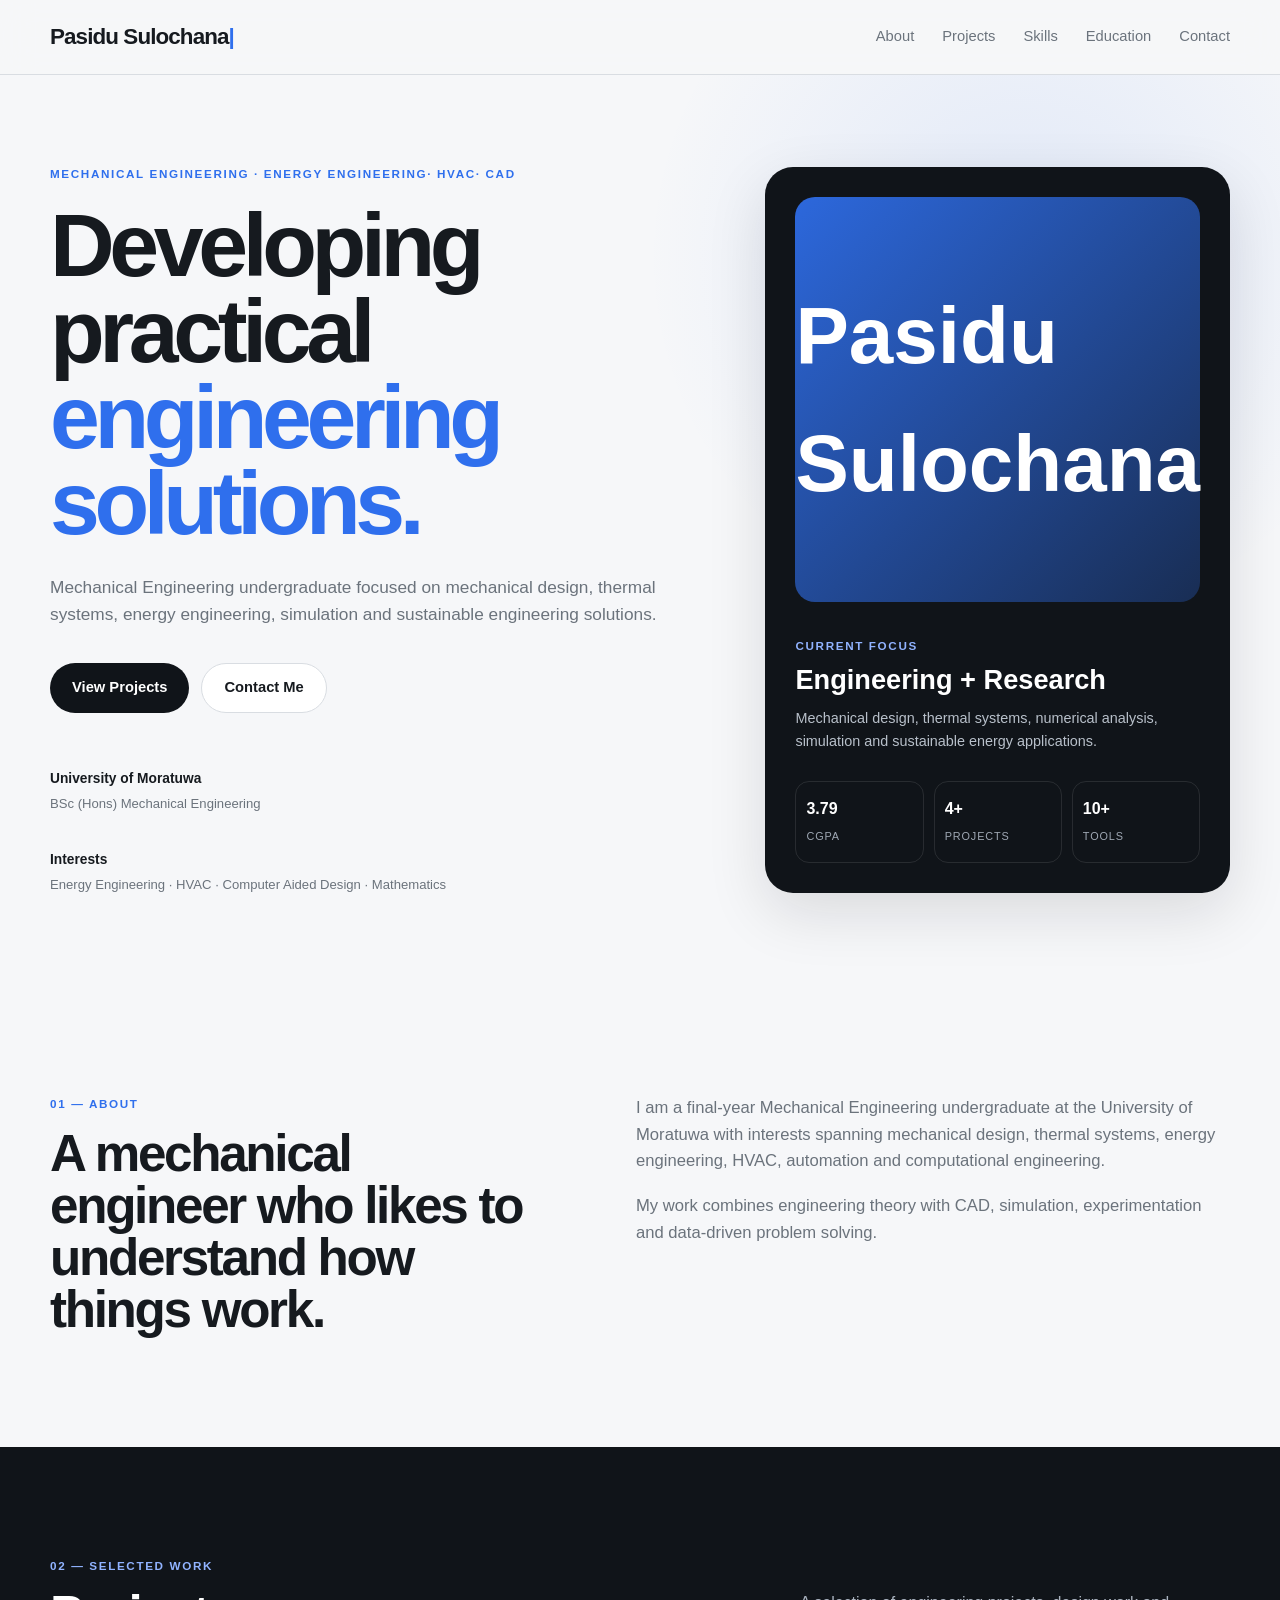
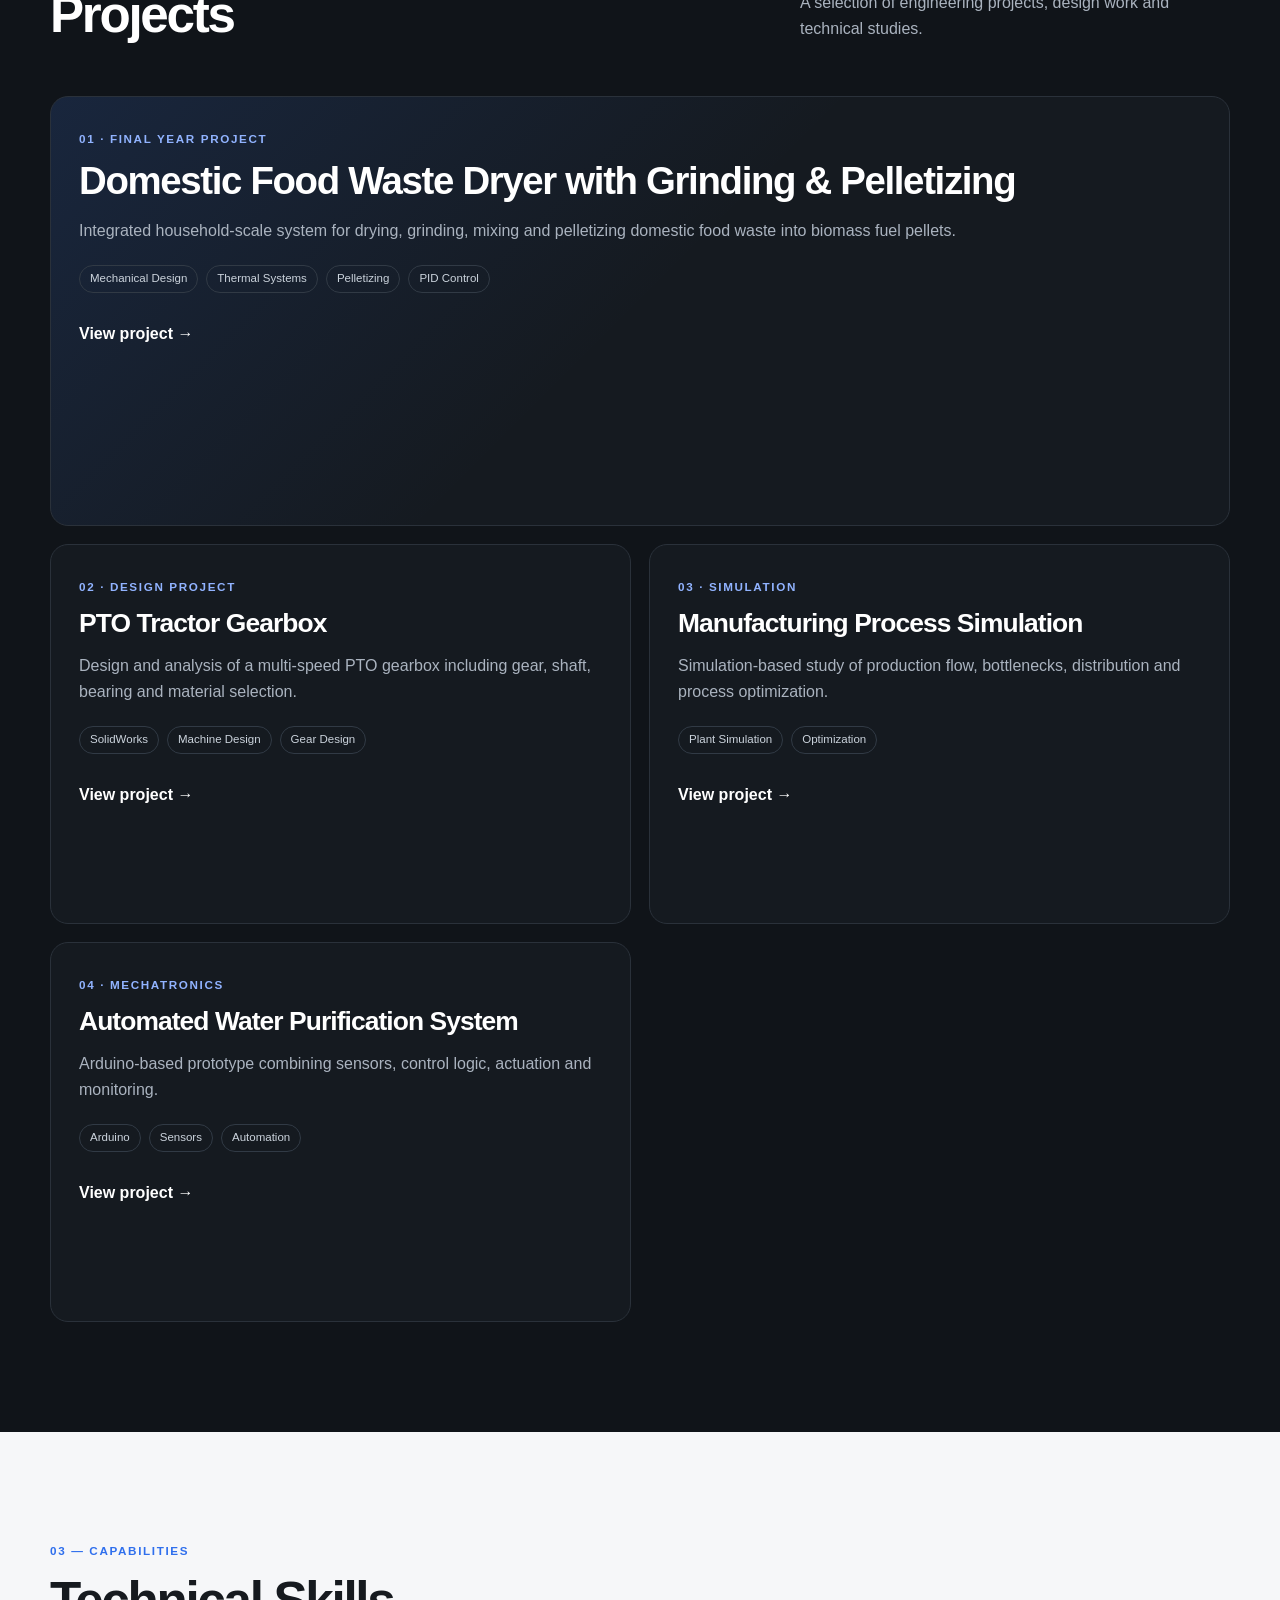
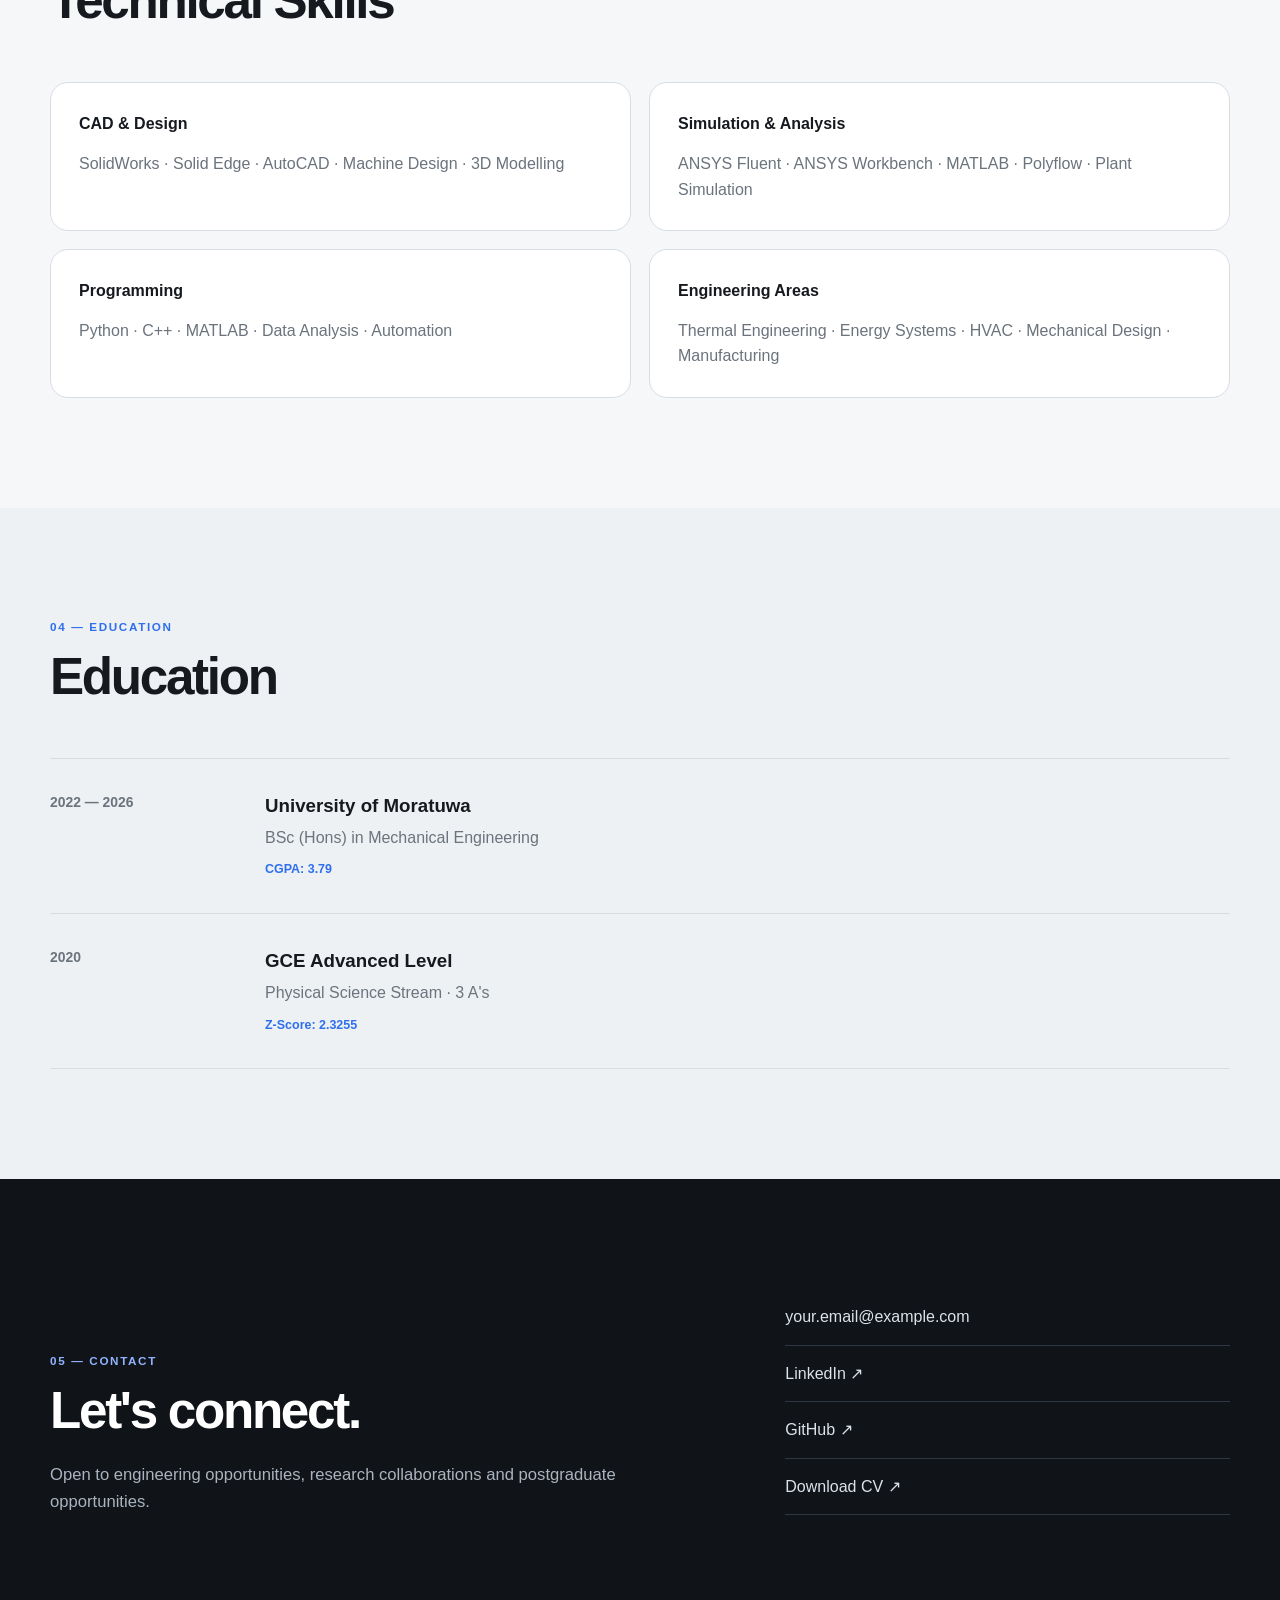
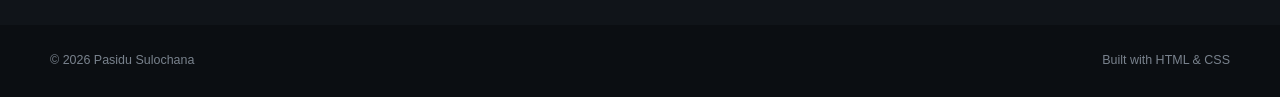
==== index.html @ a3f517b2 "Update index.html" ====
<!doctype html>
<html lang="en">
<head>
<meta charset="utf-8"><meta name="viewport" content="width=device-width,initial-scale=1">
<meta name="description" content="Mechanical Engineering portfolio">
<title>Pasidu Sulochana | Mechanical Engineer</title>
<link rel="stylesheet" href="style.css">
</head>
<body>
<header class="site-header"><nav class="nav container"><a class="logo" href="#home">Pasidu Sulochana<span>|</span></a><div class="nav-links"><a href="#about">About</a><a href="#projects">Projects</a><a href="#skills">Skills</a><a href="#education">Education</a><a href="#contact">Contact</a></div></nav></header>
<main>
<section id="home" class="hero"><div class="container hero-grid"><div><p class="eyebrow">MECHANICAL ENGINEERING · ENERGY ENGINEERING· HVAC· CAD</p><h1>Developing practical <span>engineering solutions.</span></h1><p class="hero-text">Mechanical Engineering undergraduate focused on mechanical design, thermal systems, energy engineering, simulation and sustainable engineering solutions.</p><div class="actions"><a class="btn primary" href="#projects">View Projects</a><a class="btn secondary" href="#contact">Contact Me</a></div><div class="hero-meta"><div><b>University of Moratuwa</b><span>BSc (Hons) Mechanical Engineering</span></div><div><b>Interests</b><span>Energy Engineering · HVAC · Computer Aided Design · Mathematics</span></div></div></div><aside class="hero-card"><div class="profile">Pasidu Sulochana</div><small>CURRENT FOCUS</small><h2>Engineering + Research</h2><p>Mechanical design, thermal systems, numerical analysis, simulation and sustainable energy applications.</p><div class="stats"><div><b>3.79</b><span>CGPA</span></div><div><b>4+</b><span>Projects</span></div><div><b>10+</b><span>Tools</span></div></div></aside></div></section>
<section id="about" class="section"><div class="container two-col"><div><p class="kicker">01 — ABOUT</p><h2>A mechanical engineer who likes to understand how things work.</h2></div><div class="body"><p>I am a final-year Mechanical Engineering undergraduate at the University of Moratuwa with interests spanning mechanical design, thermal systems, energy engineering, HVAC, automation and computational engineering.</p><p>My work combines engineering theory with CAD, simulation, experimentation and data-driven problem solving.</p></div></div></section>
<section id="projects" class="section dark"><div class="container"><div class="heading-row"><div><p class="kicker">02 — SELECTED WORK</p><h2>Projects</h2></div><p class="intro">A selection of engineering projects, design work and technical studies.</p></div><div class="project-grid">
<article class="project featured"><small>01 · FINAL YEAR PROJECT</small><h3>Domestic Food Waste Dryer with Grinding &amp; Pelletizing</h3><p>Integrated household-scale system for drying, grinding, mixing and pelletizing domestic food waste into biomass fuel pellets.</p><div class="tags"><span>Mechanical Design</span><span>Thermal Systems</span><span>Pelletizing</span><span>PID Control</span></div><a href="#">View project →</a></article>
<article class="project"><small>02 · DESIGN PROJECT</small><h3>PTO Tractor Gearbox</h3><p>Design and analysis of a multi-speed PTO gearbox including gear, shaft, bearing and material selection.</p><div class="tags"><span>SolidWorks</span><span>Machine Design</span><span>Gear Design</span></div><a href="#">View project →</a></article>
<article class="project"><small>03 · SIMULATION</small><h3>Manufacturing Process Simulation</h3><p>Simulation-based study of production flow, bottlenecks, distribution and process optimization.</p><div class="tags"><span>Plant Simulation</span><span>Optimization</span></div><a href="#">View project →</a></article>
<article class="project"><small>04 · MECHATRONICS</small><h3>Automated Water Purification System</h3><p>Arduino-based prototype combining sensors, control logic, actuation and monitoring.</p><div class="tags"><span>Arduino</span><span>Sensors</span><span>Automation</span></div><a href="#">View project →</a></article>
</div></div></section>
<section id="skills" class="section"><div class="container"><p class="kicker">03 — CAPABILITIES</p><h2>Technical Skills</h2><div class="skills"><div><h3>CAD &amp; Design</h3><p>SolidWorks · Solid Edge · AutoCAD · Machine Design · 3D Modelling</p></div><div><h3>Simulation &amp; Analysis</h3><p>ANSYS Fluent · ANSYS Workbench · MATLAB · Polyflow · Plant Simulation</p></div><div><h3>Programming</h3><p>Python · C++ · MATLAB · Data Analysis · Automation</p></div><div><h3>Engineering Areas</h3><p>Thermal Engineering · Energy Systems · HVAC · Mechanical Design · Manufacturing</p></div></div></div></section>
<section id="education" class="section light"><div class="container"><p class="kicker">04 — EDUCATION</p><h2>Education</h2><div class="timeline"><div><b>2022 — 2026</b><div><h3>University of Moratuwa</h3><p>BSc (Hons) in Mechanical Engineering</p><span>CGPA: 3.79</span></div></div><div><b>2020</b><div><h3>GCE Advanced Level</h3><p>Physical Science Stream · 3 A's</p><span>Z-Score: 2.3255</span></div></div></div></div></section>
<section id="contact" class="section contact"><div class="container contact-grid"><div><p class="kicker">05 — CONTACT</p><h2>Let's connect.</h2><p class="body">Open to engineering opportunities, research collaborations and postgraduate opportunities.</p></div><div class="contact-links"><a href="mailto:your.email@example.com">your.email@example.com</a><a href="https://www.linkedin.com/" target="_blank" rel="noopener">LinkedIn ↗</a><a href="https://github.com/" target="_blank" rel="noopener">GitHub ↗</a><a href="#">Download CV ↗</a></div></div></section>
</main><footer><div class="container footer"><span>© 2026 Pasidu Sulochana</span><span>Built with HTML &amp; CSS</span></div></footer>
</body></html>
---- style.css ----
:root{--bg:#f6f7f9;--surface:#fff;--soft:#eef1f4;--dark:#101419;--dark2:#171c22;--text:#161a1f;--muted:#6b737c;--line:#d9dde2;--accent:#2f6fed;--max:1180px}*{box-sizing:border-box;margin:0;padding:0}html{scroll-behavior:smooth}body{font-family:Inter,ui-sans-serif,-apple-system,BlinkMacSystemFont,"Segoe UI",Roboto,Arial,sans-serif;color:var(--text);background:var(--bg);line-height:1.6;-webkit-font-smoothing:antialiased}a{color:inherit;text-decoration:none}.container{width:min(calc(100% - 40px),var(--max));margin:auto}.site-header{position:sticky;top:0;z-index:10;background:rgba(246,247,249,.86);backdrop-filter:blur(16px);border-bottom:1px solid var(--line)}.nav{min-height:74px;display:flex;justify-content:space-between;align-items:center}.logo{font-size:1.4rem;font-weight:800;letter-spacing:-.04em}.logo span,.kicker,.eyebrow{color:var(--accent)}.nav-links{display:flex;gap:28px;color:var(--muted);font-size:.92rem}.nav-links a:hover{color:var(--text)}.hero{min-height:calc(100vh - 74px);display:flex;align-items:center;padding:90px 0;background:radial-gradient(circle at 80% 20%,rgba(47,111,237,.11),transparent 30%)}.hero-grid{display:grid;grid-template-columns:1.35fr .65fr;gap:80px;align-items:center}.eyebrow,.kicker,.hero-card small,.project small{font-size:.73rem;font-weight:800;letter-spacing:.14em;text-transform:uppercase}.hero h1{margin-top:18px;max-width:780px;font-size:clamp(3.1rem,7vw,6.3rem);line-height:.96;letter-spacing:-.06em}.hero h1 span{display:block;color:var(--accent)}.hero-text{max-width:700px;margin-top:28px;color:var(--muted);font-size:1.08rem}.actions{display:flex;gap:12px;flex-wrap:wrap;margin-top:34px}.btn{min-height:50px;padding:0 22px;border-radius:999px;display:inline-flex;align-items:center;font-weight:700;font-size:.92rem}.primary{background:var(--dark);color:#fff}.primary:hover{background:var(--accent)}.secondary{border:1px solid var(--line);background:#fff}.hero-meta{display:flex;gap:35px;flex-wrap:wrap;margin-top:55px}.hero-meta div{display:grid;gap:3px}.hero-meta b{font-size:.86rem}.hero-meta span{font-size:.82rem;color:var(--muted)}.hero-card{background:var(--dark);color:#fff;padding:30px;border-radius:28px;box-shadow:0 20px 60px rgba(16,20,25,.12)}.profile{aspect-ratio:1;border-radius:20px;display:grid;place-items:center;margin-bottom:30px;background:linear-gradient(135deg,rgba(47,111,237,.92),rgba(47,111,237,.28));font-size:5rem;font-weight:800}.hero-card small{color:#91b3ff}.hero-card h2{font-size:1.7rem;line-height:1.1;margin-top:8px}.hero-card>p{color:#b8c0ca;margin-top:12px;font-size:.9rem}.stats{display:grid;grid-template-columns:repeat(3,1fr);gap:10px;margin-top:28px}.stats div{padding:14px 10px;border:1px solid rgba(255,255,255,.1);border-radius:14px}.stats b{display:block}.stats span{font-size:.68rem;text-transform:uppercase;color:#9fa8b4;letter-spacing:.08em}.section{padding:110px 0}.dark{background:var(--dark);color:#fff}.light{background:var(--soft)}.two-col,.contact-grid{display:grid;grid-template-columns:.9fr 1.1fr;gap:100px}.section h2,.contact h2{margin-top:14px;max-width:750px;font-size:clamp(2.2rem,4vw,4rem);line-height:1.02;letter-spacing:-.045em}.body{color:var(--muted);font-size:1.04rem}.body p+p{margin-top:18px}.heading-row{display:flex;justify-content:space-between;align-items:end;gap:40px;margin-bottom:55px}.intro{max-width:430px;color:#aab3bf}.dark .kicker,.contact .kicker{color:#91b3ff}.project-grid{display:grid;grid-template-columns:repeat(2,1fr);gap:18px}.project{min-height:380px;padding:28px;border:1px solid #2a313a;background:#151a20;border-radius:18px;transition:.25s}.project:hover{transform:translateY(-5px);border-color:#4a5664}.project.featured{grid-column:span 2;min-height:430px;background:linear-gradient(135deg,rgba(47,111,237,.14),transparent 50%),#151a20}.project small{color:#91b3ff}.project h3{margin-top:10px;font-size:clamp(1.65rem,3vw,2.6rem);line-height:1.06;letter-spacing:-.035em}.project:not(.featured) h3{font-size:1.65rem}.project>p{margin-top:16px;color:#aab3bf}.tags{display:flex;flex-wrap:wrap;gap:8px;margin-top:22px}.tags span{padding:7px 10px;border:1px solid #313a45;border-radius:999px;color:#cbd3dc;font-size:.72rem;line-height:1}.project a{display:inline-flex;margin-top:28px;font-weight:700}.skills{display:grid;grid-template-columns:repeat(2,1fr);gap:18px;margin-top:55px}.skills>div{padding:28px;border:1px solid var(--line);border-radius:18px;background:#fff}.skills h3{font-size:1rem}.skills p{margin-top:14px;color:var(--muted)}.timeline{margin-top:55px;border-top:1px solid var(--line)}.timeline>div{display:grid;grid-template-columns:180px 1fr;gap:35px;padding:32px 0;border-bottom:1px solid var(--line)}.timeline b{font-size:.87rem;color:var(--muted)}.timeline p{color:var(--muted);margin-top:4px}.timeline span{display:inline-block;margin-top:10px;font-size:.78rem;font-weight:700;color:var(--accent)}.contact{background:var(--dark);color:#fff}.contact-grid{grid-template-columns:1fr .7fr;align-items:end}.contact .body{margin-top:25px;max-width:620px;color:#aab3bf}.contact-links{display:grid}.contact-links a{padding:15px 0;border-bottom:1px solid #2e3741;color:#dbe2ea}.contact-links a:hover{color:#91b3ff}footer{background:#0b0e12;color:#79828d}.footer{min-height:72px;display:flex;justify-content:space-between;align-items:center;font-size:.78rem}@media(max-width:900px){.nav-links{display:none}.hero-grid,.two-col,.contact-grid{grid-template-columns:1fr}.hero-grid{gap:50px}.project-grid,.skills{grid-template-columns:1fr}.project.featured{grid-column:span 1}.heading-row{align-items:start;flex-direction:column}}@media(max-width:640px){.container{width:min(calc(100% - 28px),var(--max))}.section{padding:80px 0}.hero h1{font-size:clamp(2.8rem,15vw,4.4rem)}.hero-meta{flex-direction:column;gap:18px;margin-top:40px}.hero-card,.project,.skills>div{padding:22px}.timeline>div{grid-template-columns:1fr;gap:10px}.footer{flex-direction:column;justify-content:center;padding:18px 0;gap:5px}}
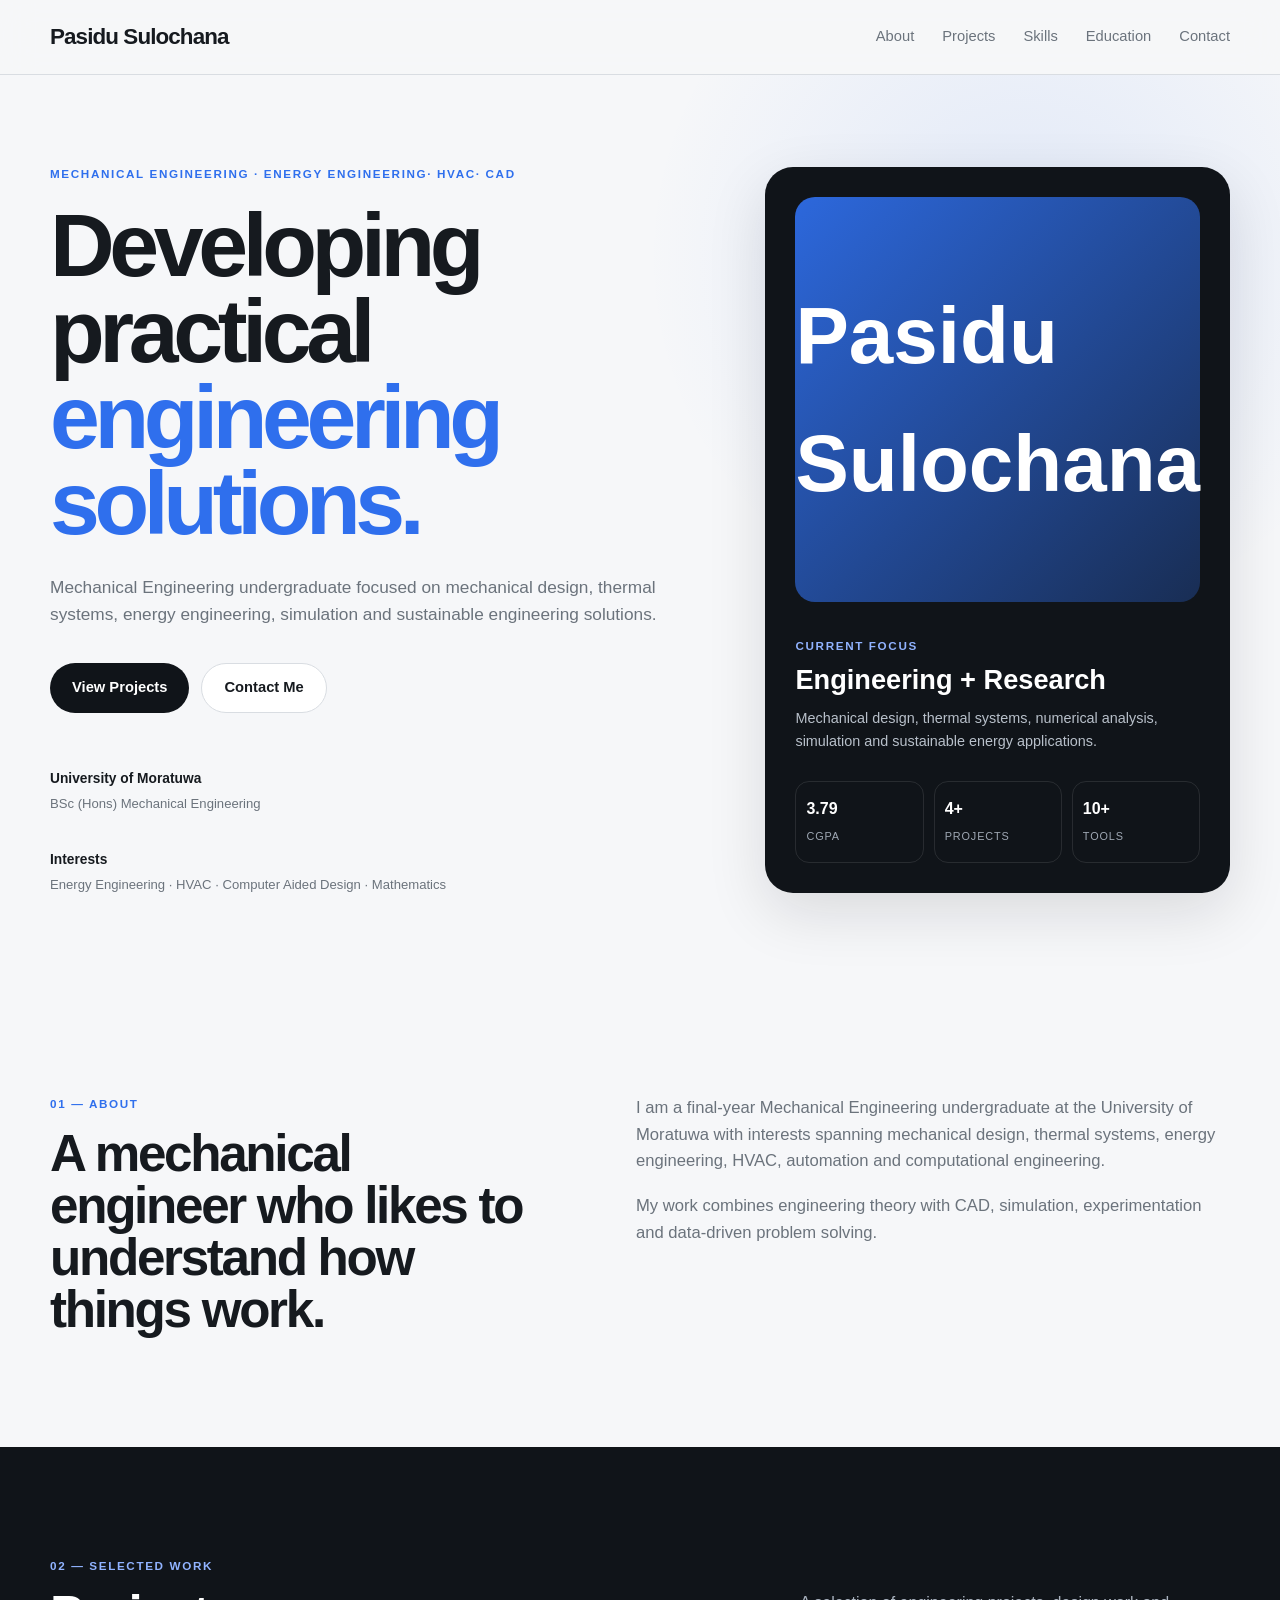
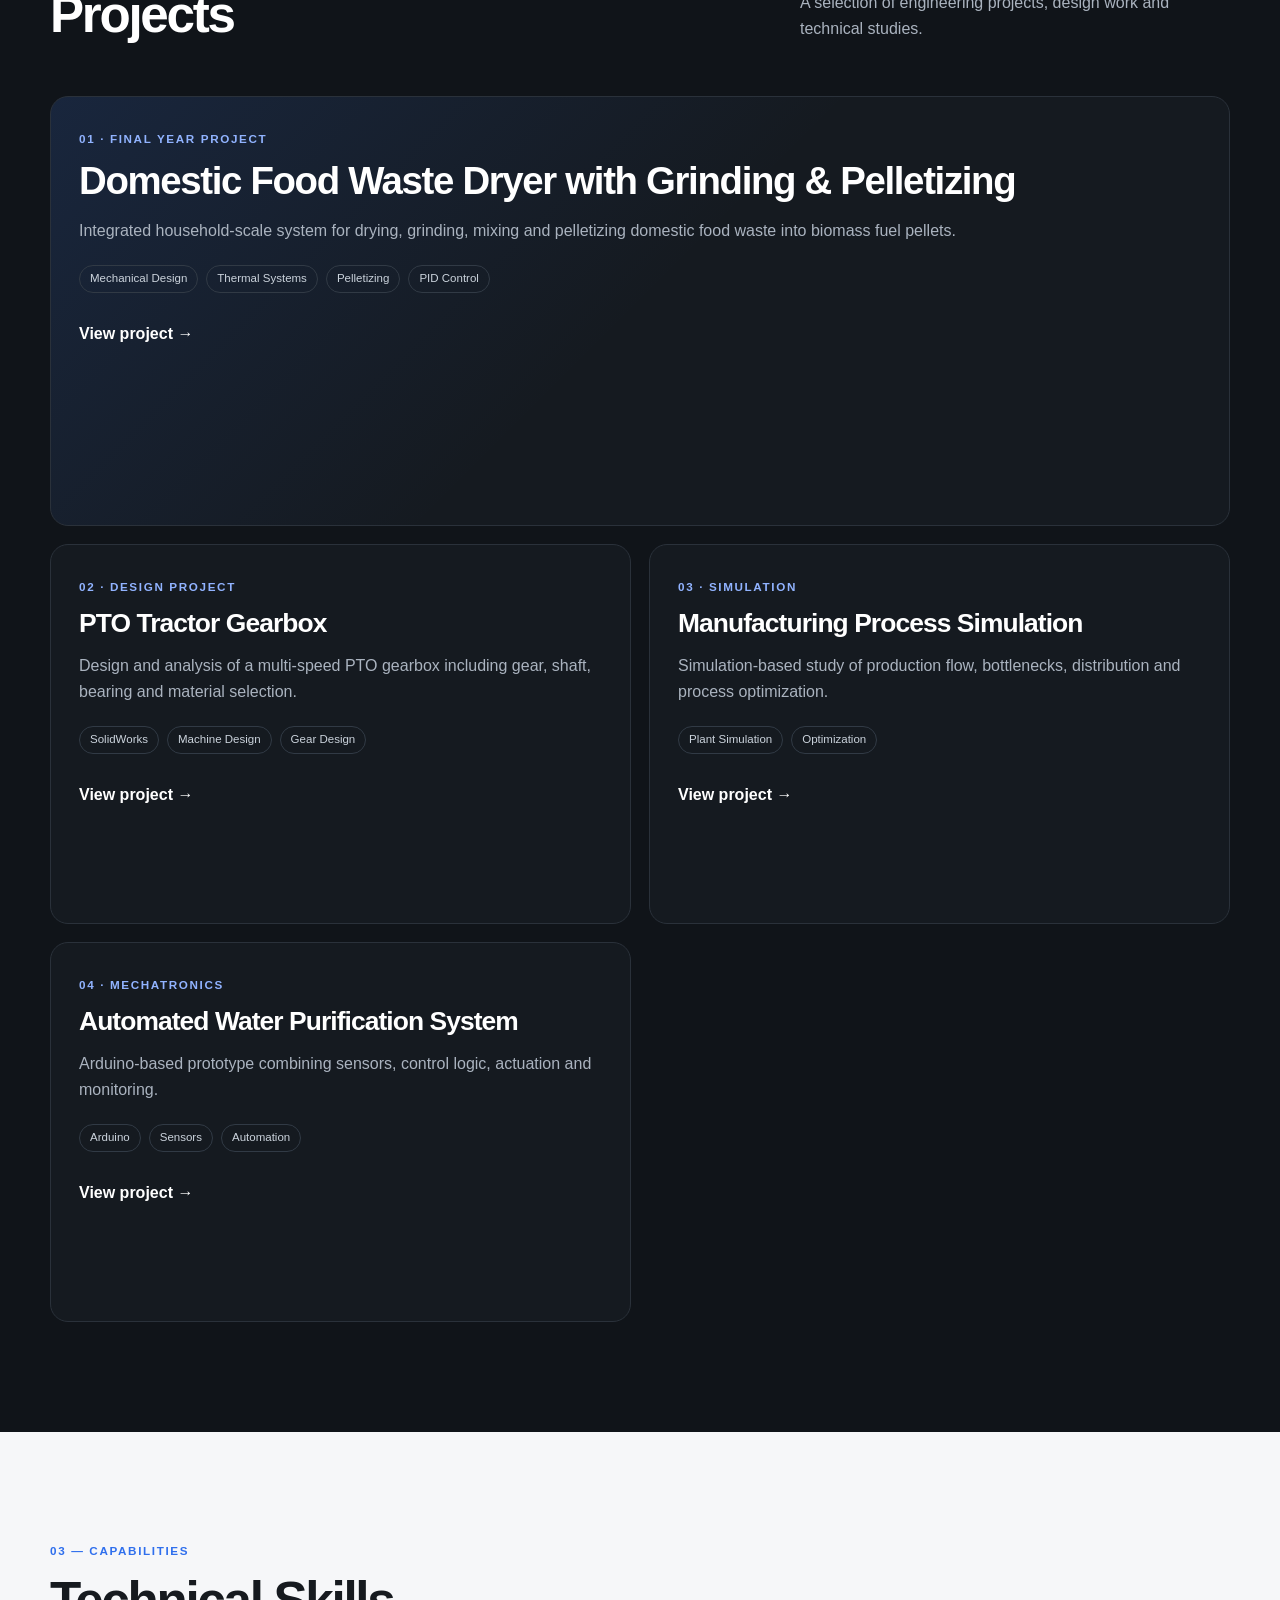
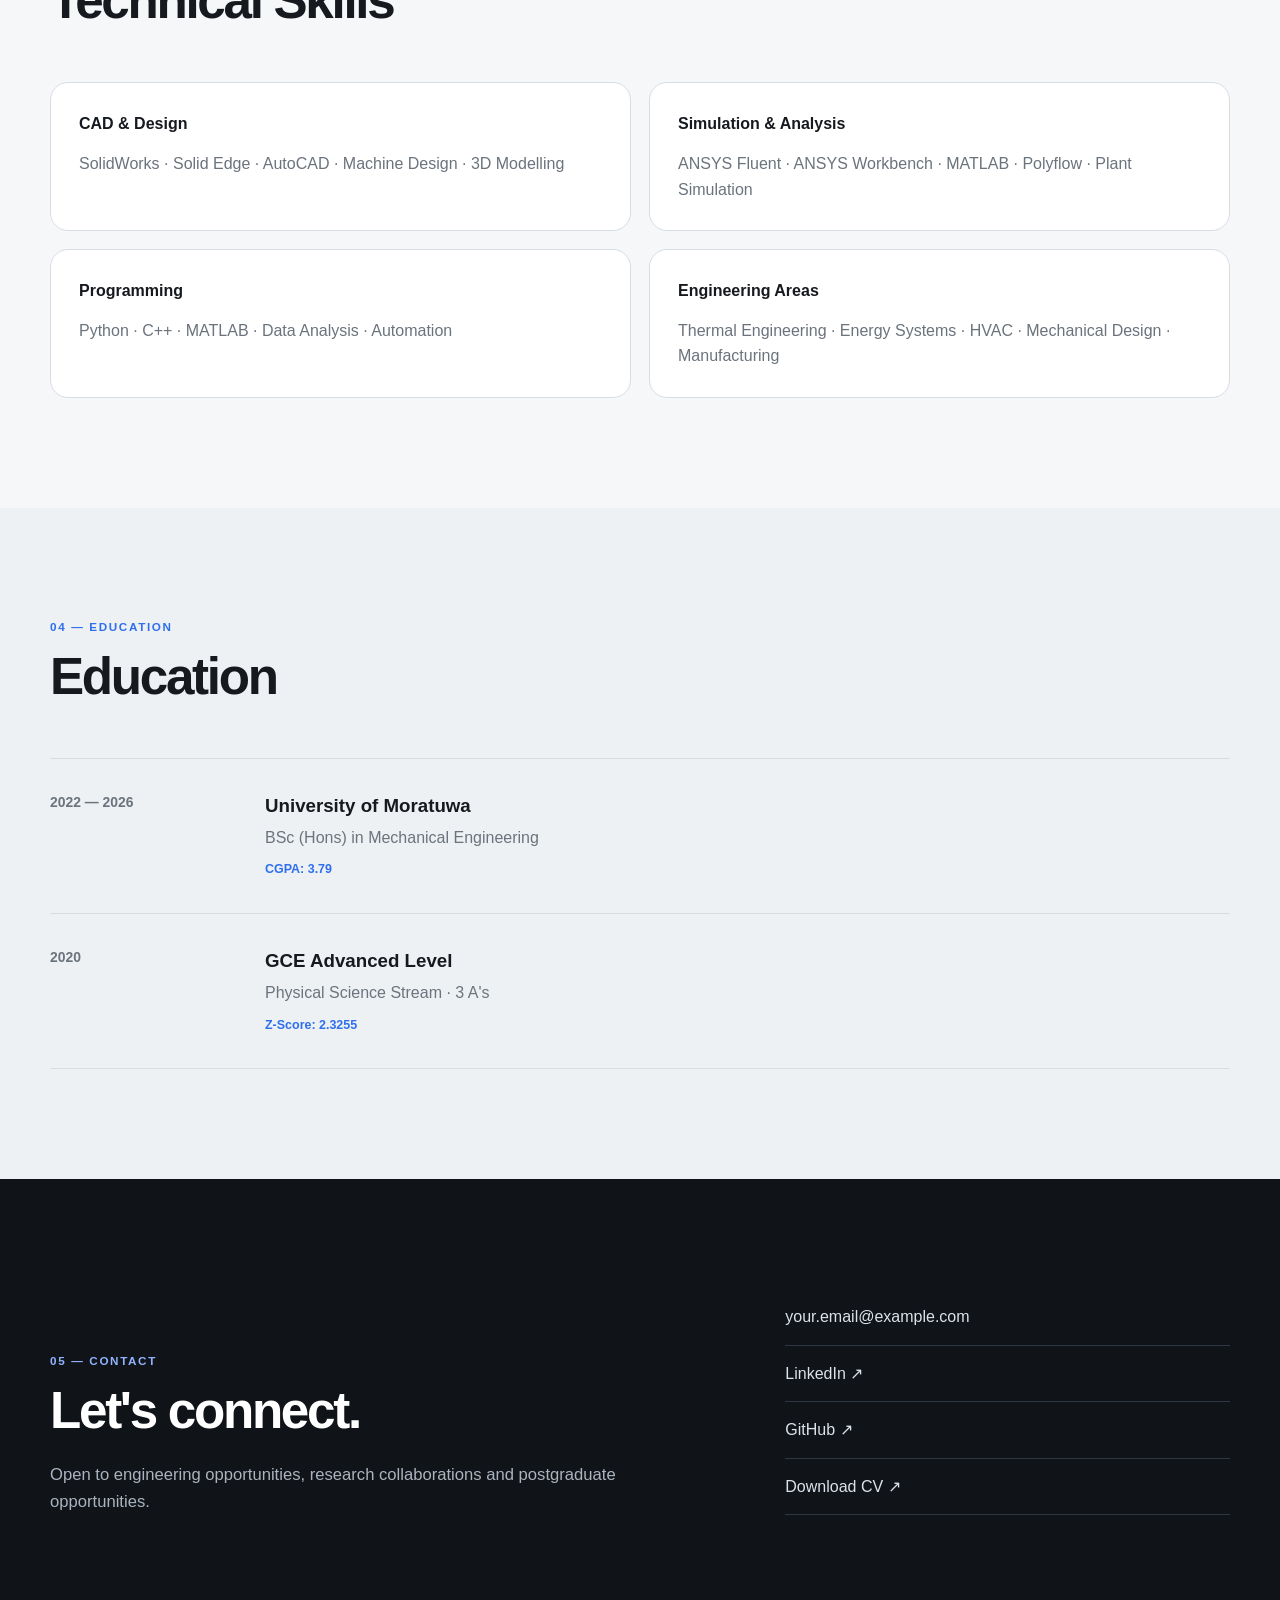
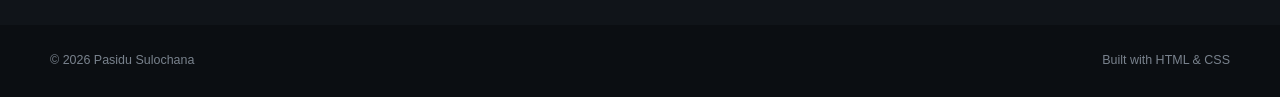
==== commit 63c519de: "Update index.html" ====
--- a/index.html
+++ b/index.html
@@ -7,7 +7,7 @@
 <link rel="stylesheet" href="style.css">
 </head>
 <body>
-<header class="site-header"><nav class="nav container"><a class="logo" href="#home">Pasidu Sulochana<span>|</span></a><div class="nav-links"><a href="#about">About</a><a href="#projects">Projects</a><a href="#skills">Skills</a><a href="#education">Education</a><a href="#contact">Contact</a></div></nav></header>
+<header class="site-header"><nav class="nav container"><a class="logo" href="#home">Pasidu Sulochana<span></span></a><div class="nav-links"><a href="#about">About</a><a href="#projects">Projects</a><a href="#skills">Skills</a><a href="#education">Education</a><a href="#contact">Contact</a></div></nav></header>
 <main>
 <section id="home" class="hero"><div class="container hero-grid"><div><p class="eyebrow">MECHANICAL ENGINEERING · ENERGY ENGINEERING· HVAC· CAD</p><h1>Developing practical <span>engineering solutions.</span></h1><p class="hero-text">Mechanical Engineering undergraduate focused on mechanical design, thermal systems, energy engineering, simulation and sustainable engineering solutions.</p><div class="actions"><a class="btn primary" href="#projects">View Projects</a><a class="btn secondary" href="#contact">Contact Me</a></div><div class="hero-meta"><div><b>University of Moratuwa</b><span>BSc (Hons) Mechanical Engineering</span></div><div><b>Interests</b><span>Energy Engineering · HVAC · Computer Aided Design · Mathematics</span></div></div></div><aside class="hero-card"><div class="profile">Pasidu Sulochana</div><small>CURRENT FOCUS</small><h2>Engineering + Research</h2><p>Mechanical design, thermal systems, numerical analysis, simulation and sustainable energy applications.</p><div class="stats"><div><b>3.79</b><span>CGPA</span></div><div><b>4+</b><span>Projects</span></div><div><b>10+</b><span>Tools</span></div></div></aside></div></section>
 <section id="about" class="section"><div class="container two-col"><div><p class="kicker">01 — ABOUT</p><h2>A mechanical engineer who likes to understand how things work.</h2></div><div class="body"><p>I am a final-year Mechanical Engineering undergraduate at the University of Moratuwa with interests spanning mechanical design, thermal systems, energy engineering, HVAC, automation and computational engineering.</p><p>My work combines engineering theory with CAD, simulation, experimentation and data-driven problem solving.</p></div></div></section>
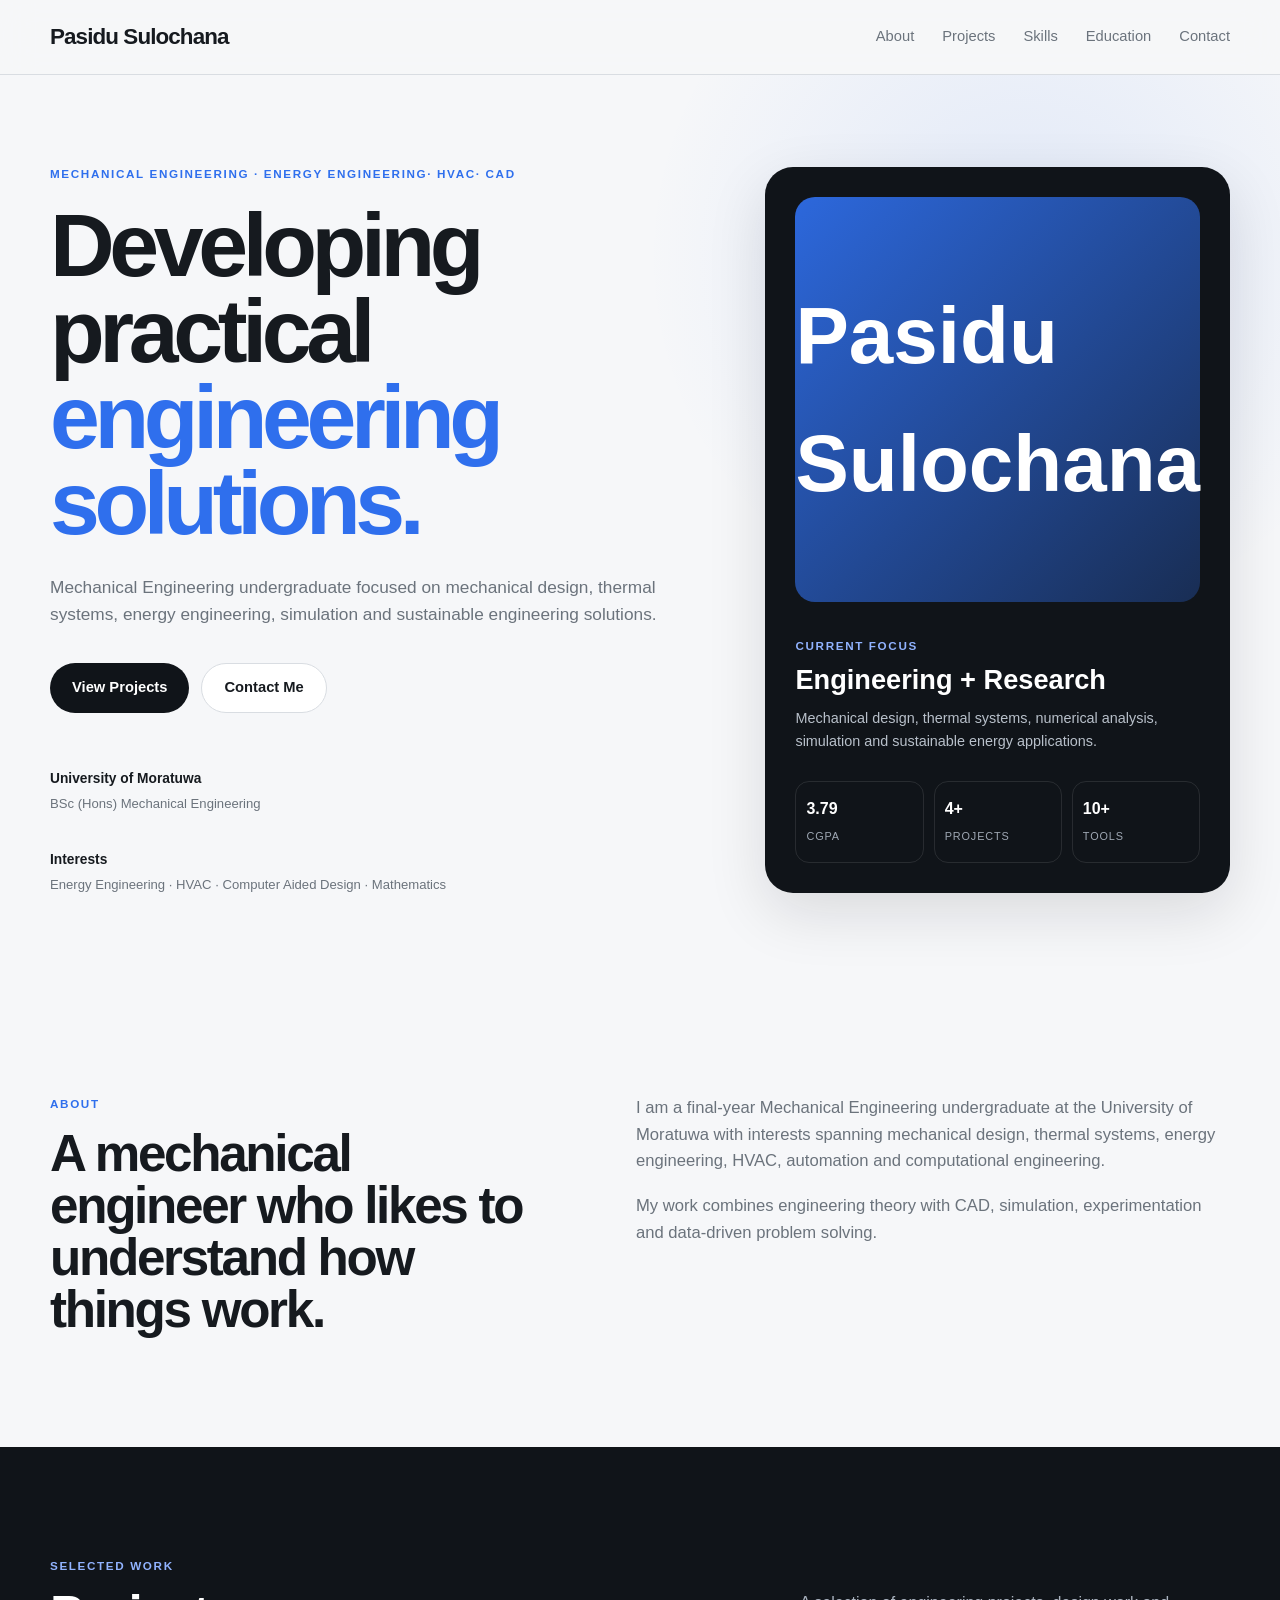
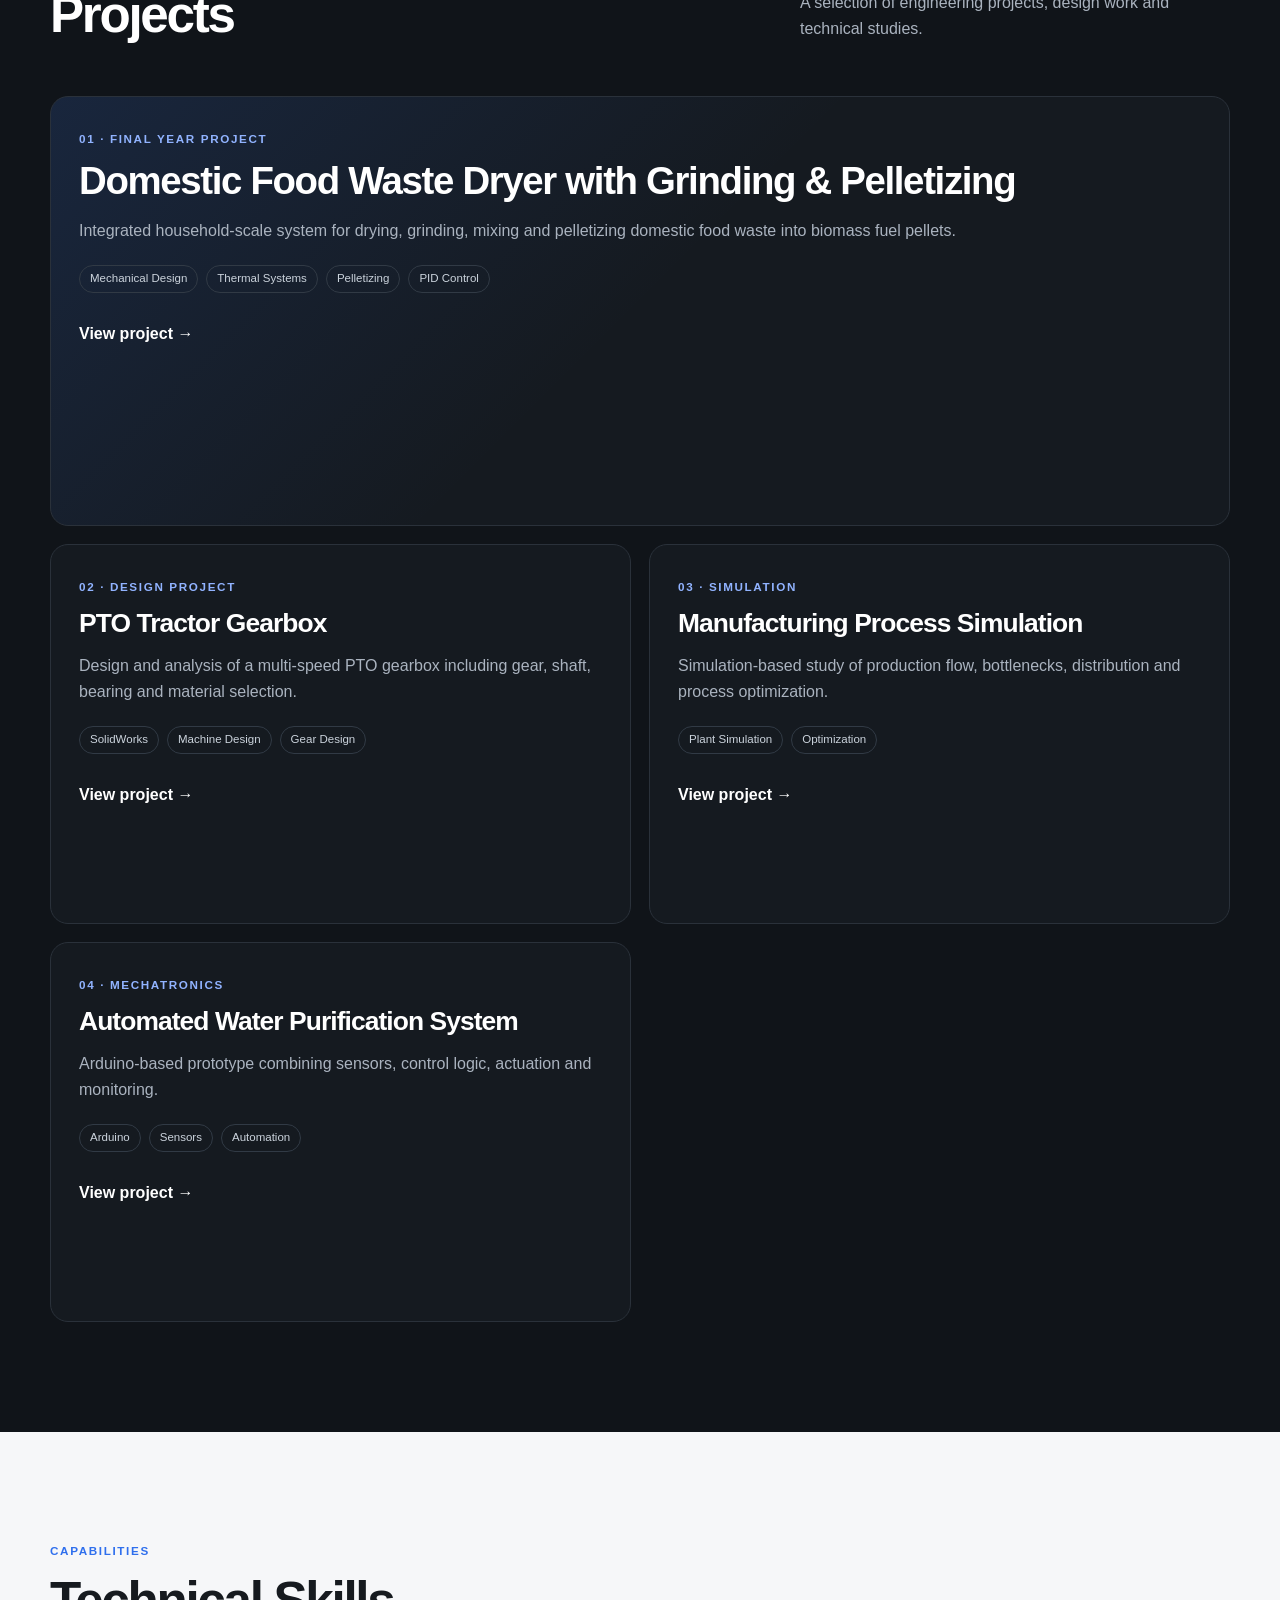
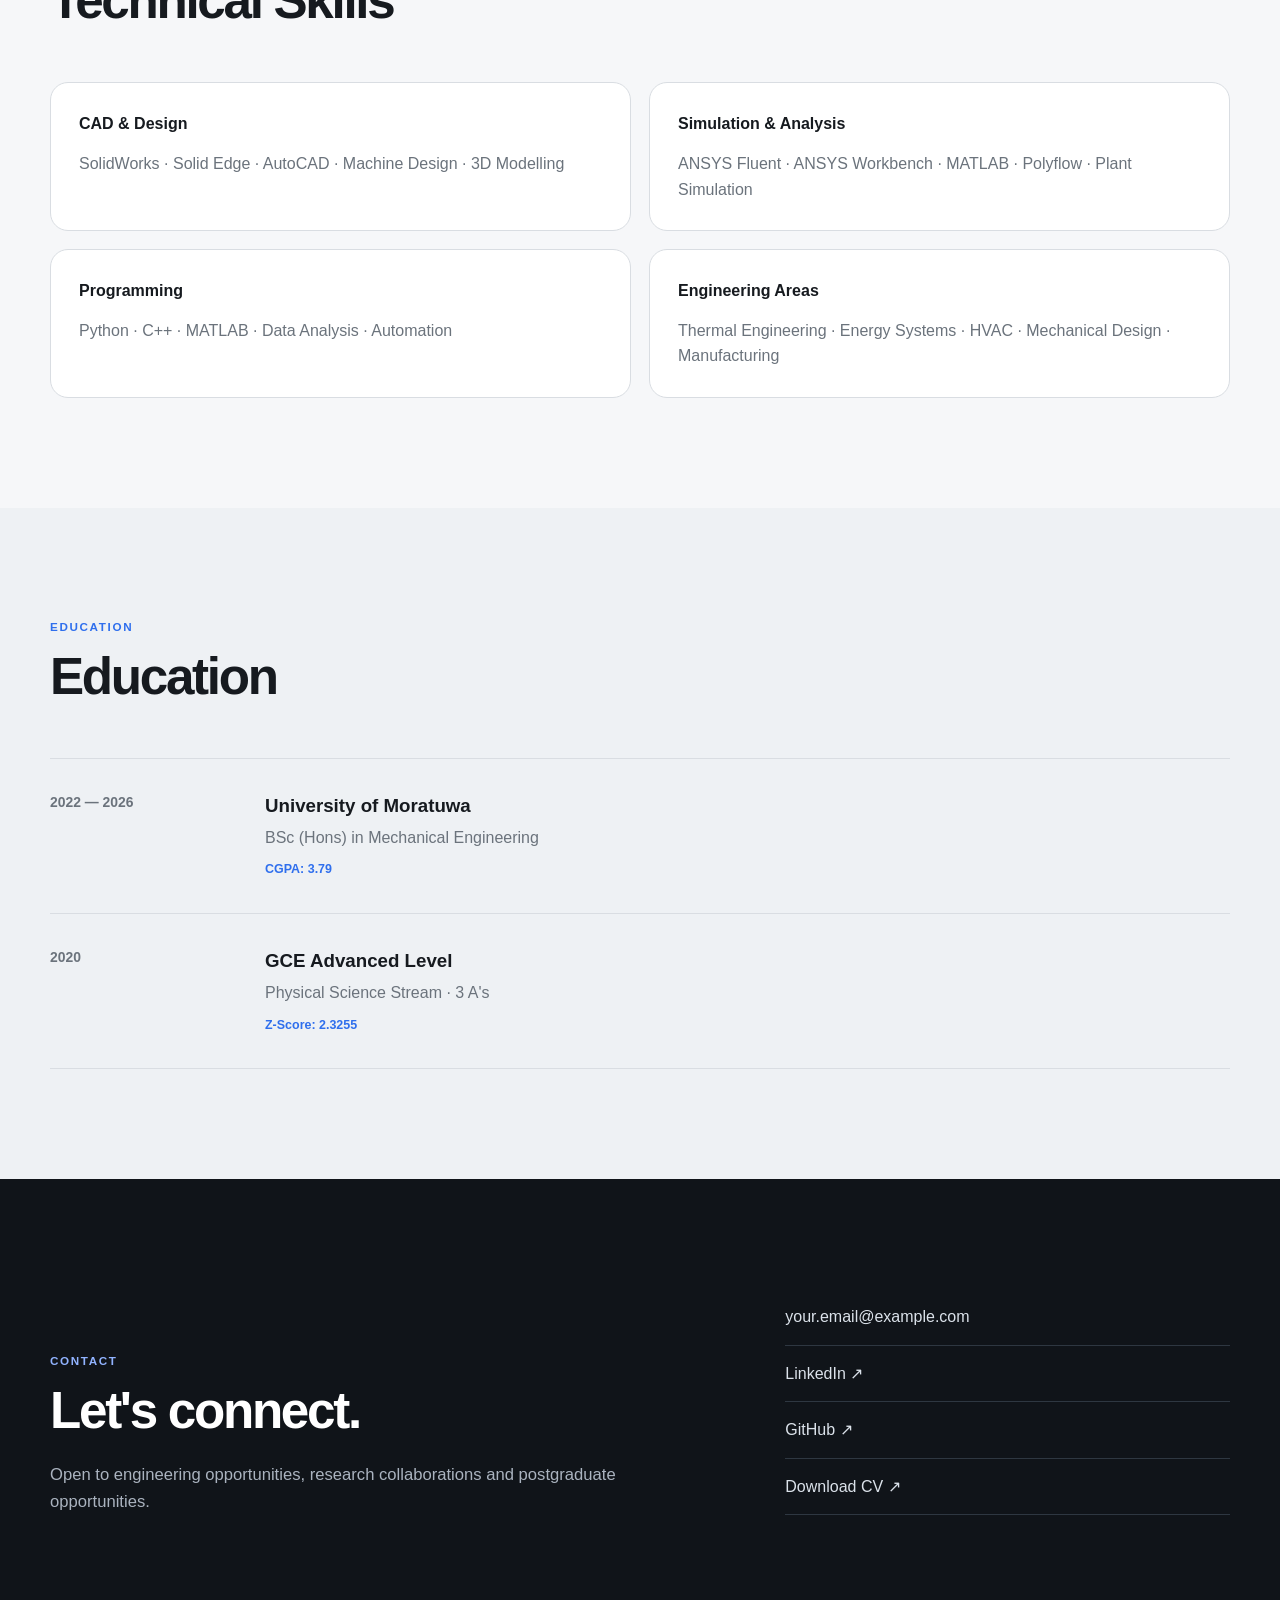
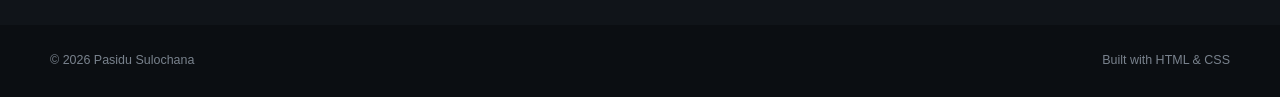
==== commit ba33ad24: "Update index.html" ====
--- a/index.html
+++ b/index.html
@@ -10,15 +10,15 @@
 <header class="site-header"><nav class="nav container"><a class="logo" href="#home">Pasidu Sulochana<span></span></a><div class="nav-links"><a href="#about">About</a><a href="#projects">Projects</a><a href="#skills">Skills</a><a href="#education">Education</a><a href="#contact">Contact</a></div></nav></header>
 <main>
 <section id="home" class="hero"><div class="container hero-grid"><div><p class="eyebrow">MECHANICAL ENGINEERING · ENERGY ENGINEERING· HVAC· CAD</p><h1>Developing practical <span>engineering solutions.</span></h1><p class="hero-text">Mechanical Engineering undergraduate focused on mechanical design, thermal systems, energy engineering, simulation and sustainable engineering solutions.</p><div class="actions"><a class="btn primary" href="#projects">View Projects</a><a class="btn secondary" href="#contact">Contact Me</a></div><div class="hero-meta"><div><b>University of Moratuwa</b><span>BSc (Hons) Mechanical Engineering</span></div><div><b>Interests</b><span>Energy Engineering · HVAC · Computer Aided Design · Mathematics</span></div></div></div><aside class="hero-card"><div class="profile">Pasidu Sulochana</div><small>CURRENT FOCUS</small><h2>Engineering + Research</h2><p>Mechanical design, thermal systems, numerical analysis, simulation and sustainable energy applications.</p><div class="stats"><div><b>3.79</b><span>CGPA</span></div><div><b>4+</b><span>Projects</span></div><div><b>10+</b><span>Tools</span></div></div></aside></div></section>
-<section id="about" class="section"><div class="container two-col"><div><p class="kicker">01 — ABOUT</p><h2>A mechanical engineer who likes to understand how things work.</h2></div><div class="body"><p>I am a final-year Mechanical Engineering undergraduate at the University of Moratuwa with interests spanning mechanical design, thermal systems, energy engineering, HVAC, automation and computational engineering.</p><p>My work combines engineering theory with CAD, simulation, experimentation and data-driven problem solving.</p></div></div></section>
-<section id="projects" class="section dark"><div class="container"><div class="heading-row"><div><p class="kicker">02 — SELECTED WORK</p><h2>Projects</h2></div><p class="intro">A selection of engineering projects, design work and technical studies.</p></div><div class="project-grid">
+<section id="about" class="section"><div class="container two-col"><div><p class="kicker">ABOUT</p><h2>A mechanical engineer who likes to understand how things work.</h2></div><div class="body"><p>I am a final-year Mechanical Engineering undergraduate at the University of Moratuwa with interests spanning mechanical design, thermal systems, energy engineering, HVAC, automation and computational engineering.</p><p>My work combines engineering theory with CAD, simulation, experimentation and data-driven problem solving.</p></div></div></section>
+<section id="projects" class="section dark"><div class="container"><div class="heading-row"><div><p class="kicker">SELECTED WORK</p><h2>Projects</h2></div><p class="intro">A selection of engineering projects, design work and technical studies.</p></div><div class="project-grid">
 <article class="project featured"><small>01 · FINAL YEAR PROJECT</small><h3>Domestic Food Waste Dryer with Grinding &amp; Pelletizing</h3><p>Integrated household-scale system for drying, grinding, mixing and pelletizing domestic food waste into biomass fuel pellets.</p><div class="tags"><span>Mechanical Design</span><span>Thermal Systems</span><span>Pelletizing</span><span>PID Control</span></div><a href="#">View project →</a></article>
 <article class="project"><small>02 · DESIGN PROJECT</small><h3>PTO Tractor Gearbox</h3><p>Design and analysis of a multi-speed PTO gearbox including gear, shaft, bearing and material selection.</p><div class="tags"><span>SolidWorks</span><span>Machine Design</span><span>Gear Design</span></div><a href="#">View project →</a></article>
 <article class="project"><small>03 · SIMULATION</small><h3>Manufacturing Process Simulation</h3><p>Simulation-based study of production flow, bottlenecks, distribution and process optimization.</p><div class="tags"><span>Plant Simulation</span><span>Optimization</span></div><a href="#">View project →</a></article>
 <article class="project"><small>04 · MECHATRONICS</small><h3>Automated Water Purification System</h3><p>Arduino-based prototype combining sensors, control logic, actuation and monitoring.</p><div class="tags"><span>Arduino</span><span>Sensors</span><span>Automation</span></div><a href="#">View project →</a></article>
 </div></div></section>
-<section id="skills" class="section"><div class="container"><p class="kicker">03 — CAPABILITIES</p><h2>Technical Skills</h2><div class="skills"><div><h3>CAD &amp; Design</h3><p>SolidWorks · Solid Edge · AutoCAD · Machine Design · 3D Modelling</p></div><div><h3>Simulation &amp; Analysis</h3><p>ANSYS Fluent · ANSYS Workbench · MATLAB · Polyflow · Plant Simulation</p></div><div><h3>Programming</h3><p>Python · C++ · MATLAB · Data Analysis · Automation</p></div><div><h3>Engineering Areas</h3><p>Thermal Engineering · Energy Systems · HVAC · Mechanical Design · Manufacturing</p></div></div></div></section>
-<section id="education" class="section light"><div class="container"><p class="kicker">04 — EDUCATION</p><h2>Education</h2><div class="timeline"><div><b>2022 — 2026</b><div><h3>University of Moratuwa</h3><p>BSc (Hons) in Mechanical Engineering</p><span>CGPA: 3.79</span></div></div><div><b>2020</b><div><h3>GCE Advanced Level</h3><p>Physical Science Stream · 3 A's</p><span>Z-Score: 2.3255</span></div></div></div></div></section>
-<section id="contact" class="section contact"><div class="container contact-grid"><div><p class="kicker">05 — CONTACT</p><h2>Let's connect.</h2><p class="body">Open to engineering opportunities, research collaborations and postgraduate opportunities.</p></div><div class="contact-links"><a href="mailto:your.email@example.com">your.email@example.com</a><a href="https://www.linkedin.com/" target="_blank" rel="noopener">LinkedIn ↗</a><a href="https://github.com/" target="_blank" rel="noopener">GitHub ↗</a><a href="#">Download CV ↗</a></div></div></section>
+<section id="skills" class="section"><div class="container"><p class="kicker">CAPABILITIES</p><h2>Technical Skills</h2><div class="skills"><div><h3>CAD &amp; Design</h3><p>SolidWorks · Solid Edge · AutoCAD · Machine Design · 3D Modelling</p></div><div><h3>Simulation &amp; Analysis</h3><p>ANSYS Fluent · ANSYS Workbench · MATLAB · Polyflow · Plant Simulation</p></div><div><h3>Programming</h3><p>Python · C++ · MATLAB · Data Analysis · Automation</p></div><div><h3>Engineering Areas</h3><p>Thermal Engineering · Energy Systems · HVAC · Mechanical Design · Manufacturing</p></div></div></div></section>
+<section id="education" class="section light"><div class="container"><p class="kicker">EDUCATION</p><h2>Education</h2><div class="timeline"><div><b>2022 — 2026</b><div><h3>University of Moratuwa</h3><p>BSc (Hons) in Mechanical Engineering</p><span>CGPA: 3.79</span></div></div><div><b>2020</b><div><h3>GCE Advanced Level</h3><p>Physical Science Stream · 3 A's</p><span>Z-Score: 2.3255</span></div></div></div></div></section>
+<section id="contact" class="section contact"><div class="container contact-grid"><div><p class="kicker">CONTACT</p><h2>Let's connect.</h2><p class="body">Open to engineering opportunities, research collaborations and postgraduate opportunities.</p></div><div class="contact-links"><a href="mailto:your.email@example.com">your.email@example.com</a><a href="https://www.linkedin.com/" target="_blank" rel="noopener">LinkedIn ↗</a><a href="https://github.com/" target="_blank" rel="noopener">GitHub ↗</a><a href="#">Download CV ↗</a></div></div></section>
 </main><footer><div class="container footer"><span>© 2026 Pasidu Sulochana</span><span>Built with HTML &amp; CSS</span></div></footer>
 </body></html>
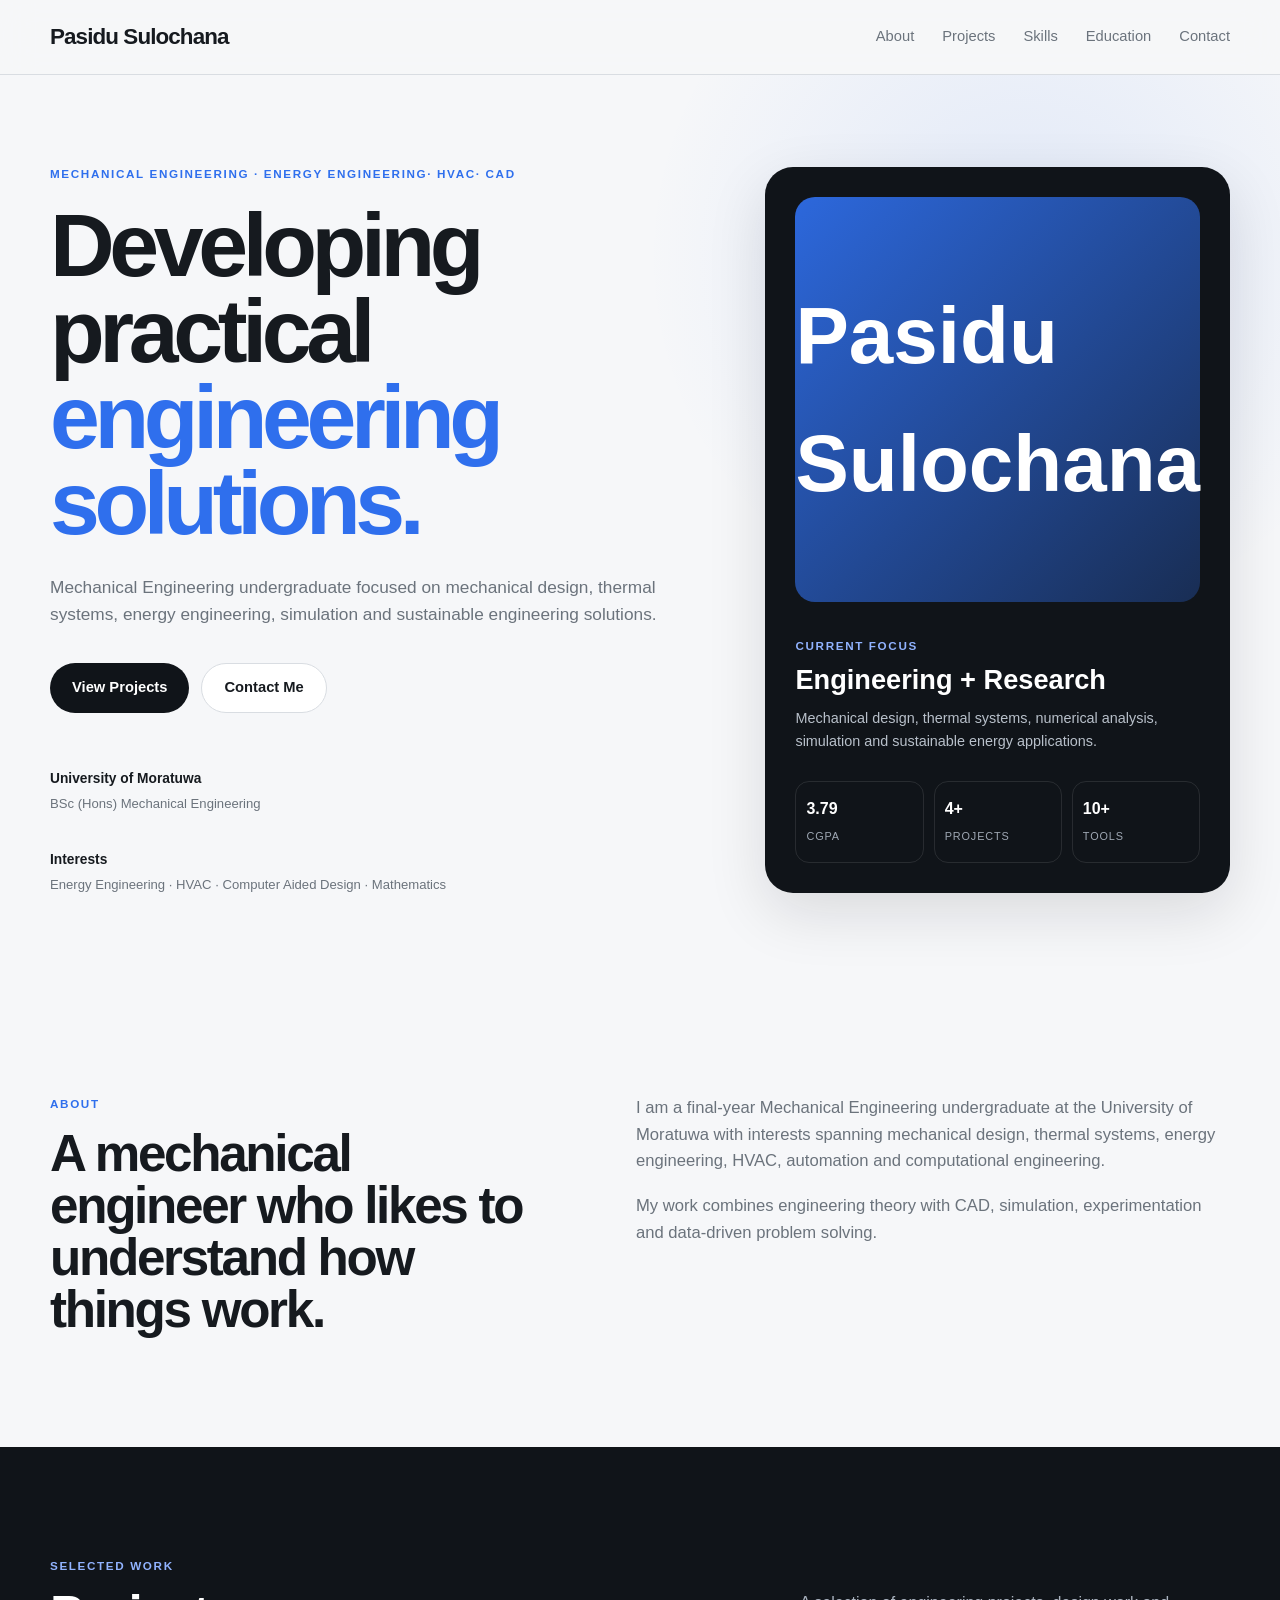
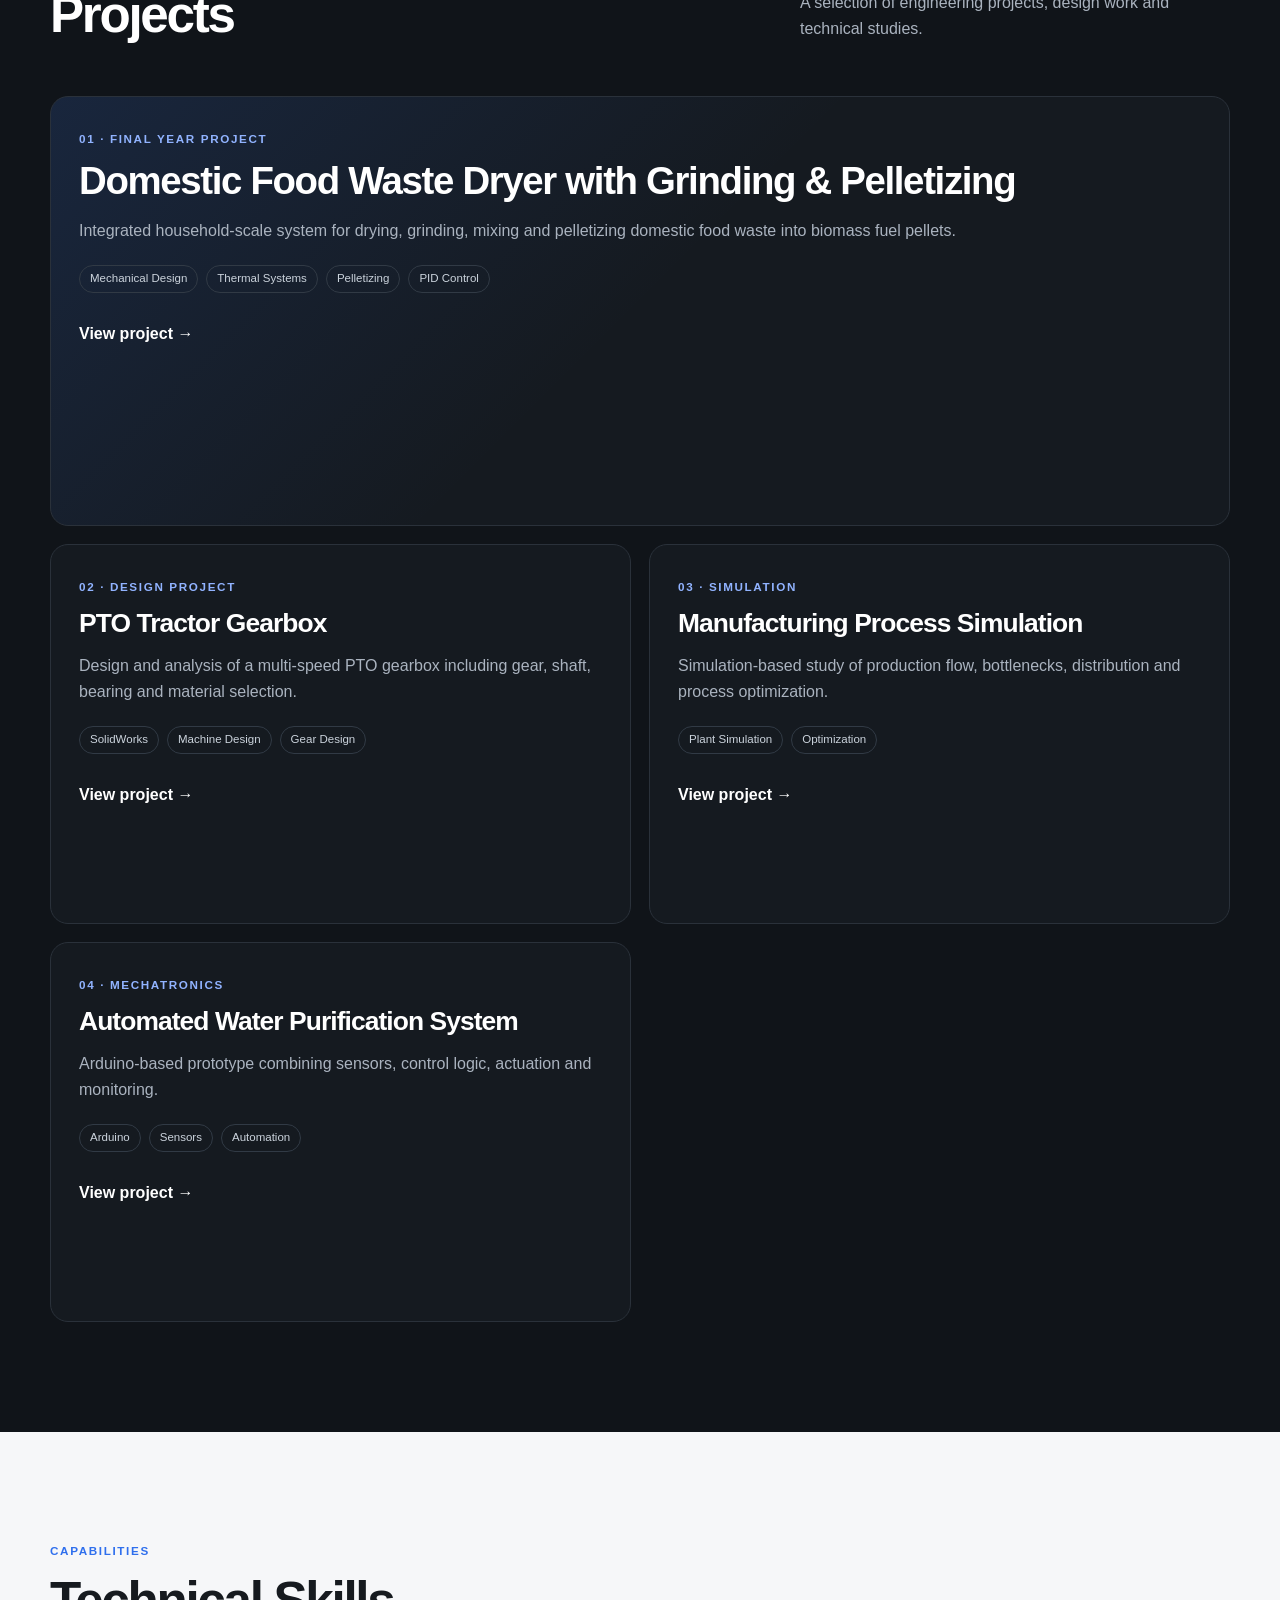
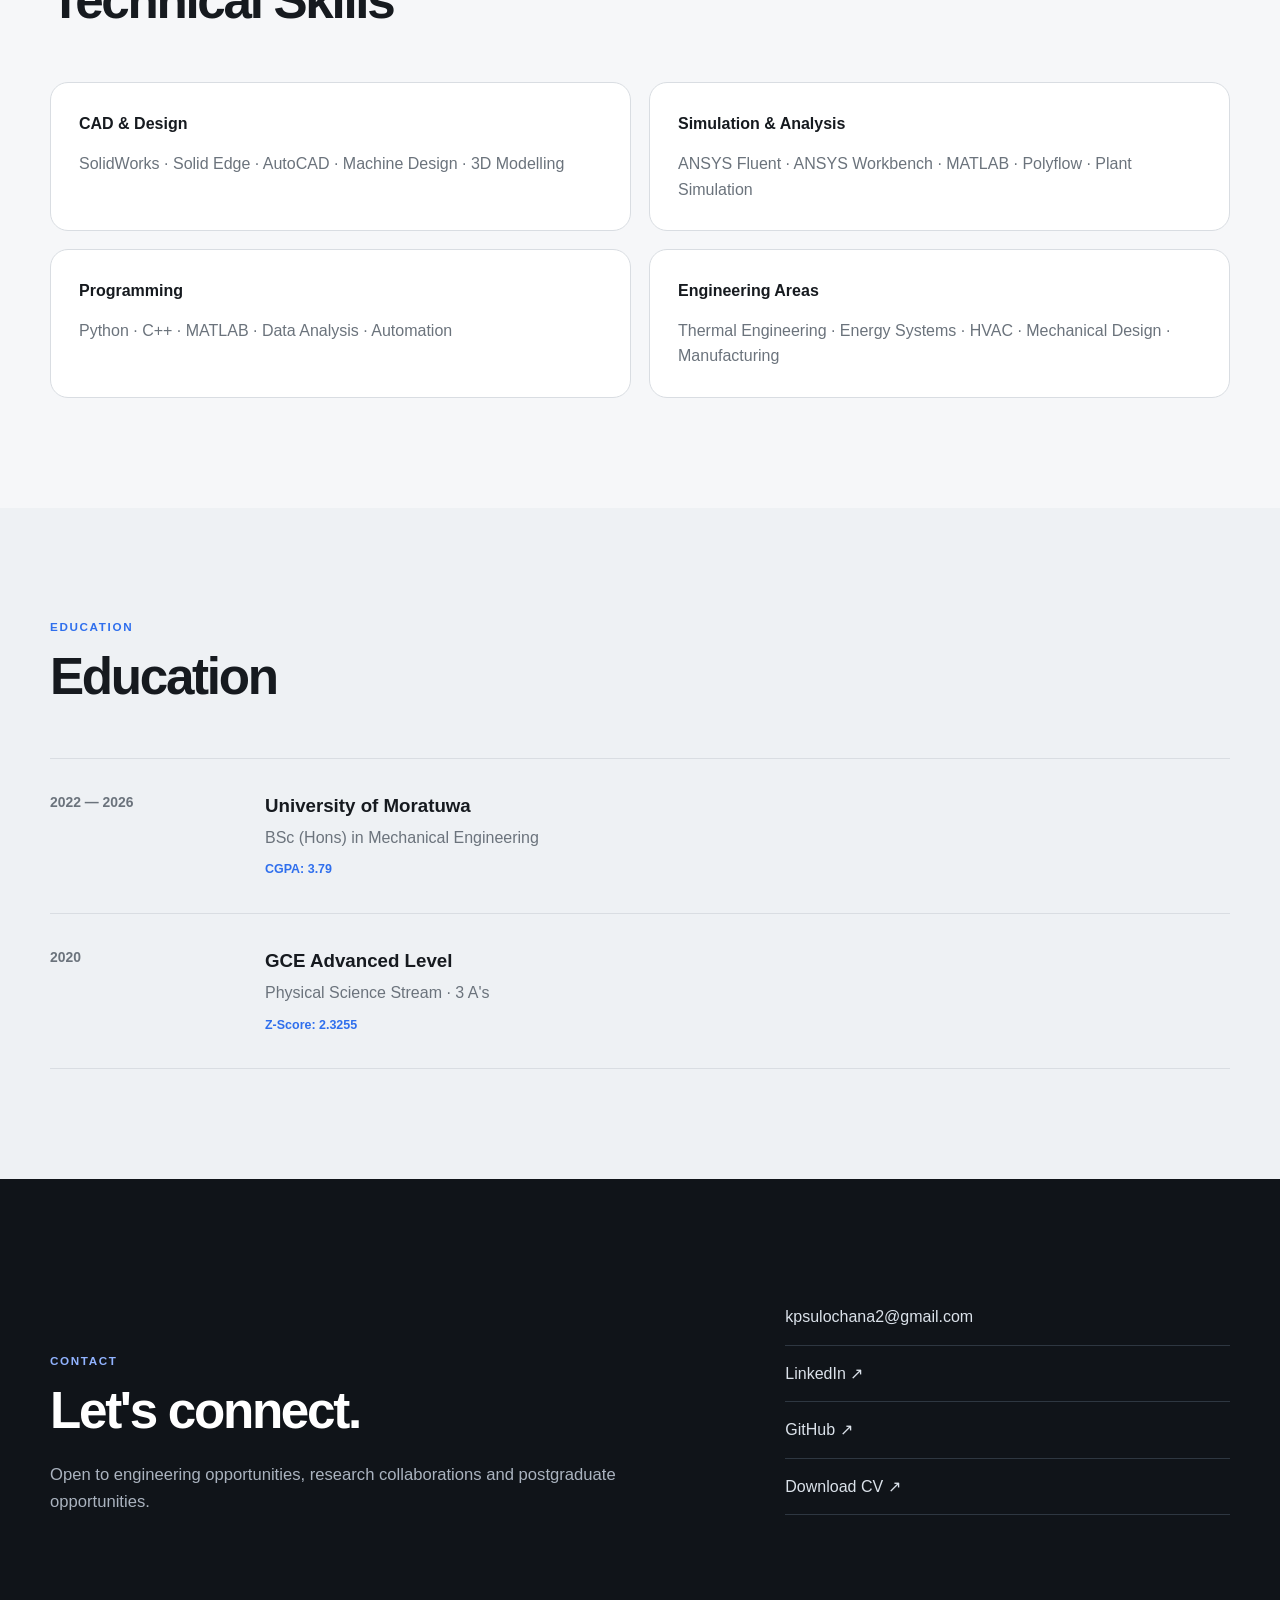
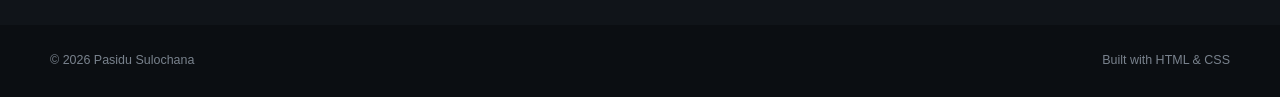
==== commit 8d630049: "Update index.html" ====
--- a/index.html
+++ b/index.html
@@ -12,13 +12,13 @@
 <section id="home" class="hero"><div class="container hero-grid"><div><p class="eyebrow">MECHANICAL ENGINEERING · ENERGY ENGINEERING· HVAC· CAD</p><h1>Developing practical <span>engineering solutions.</span></h1><p class="hero-text">Mechanical Engineering undergraduate focused on mechanical design, thermal systems, energy engineering, simulation and sustainable engineering solutions.</p><div class="actions"><a class="btn primary" href="#projects">View Projects</a><a class="btn secondary" href="#contact">Contact Me</a></div><div class="hero-meta"><div><b>University of Moratuwa</b><span>BSc (Hons) Mechanical Engineering</span></div><div><b>Interests</b><span>Energy Engineering · HVAC · Computer Aided Design · Mathematics</span></div></div></div><aside class="hero-card"><div class="profile">Pasidu Sulochana</div><small>CURRENT FOCUS</small><h2>Engineering + Research</h2><p>Mechanical design, thermal systems, numerical analysis, simulation and sustainable energy applications.</p><div class="stats"><div><b>3.79</b><span>CGPA</span></div><div><b>4+</b><span>Projects</span></div><div><b>10+</b><span>Tools</span></div></div></aside></div></section>
 <section id="about" class="section"><div class="container two-col"><div><p class="kicker">ABOUT</p><h2>A mechanical engineer who likes to understand how things work.</h2></div><div class="body"><p>I am a final-year Mechanical Engineering undergraduate at the University of Moratuwa with interests spanning mechanical design, thermal systems, energy engineering, HVAC, automation and computational engineering.</p><p>My work combines engineering theory with CAD, simulation, experimentation and data-driven problem solving.</p></div></div></section>
 <section id="projects" class="section dark"><div class="container"><div class="heading-row"><div><p class="kicker">SELECTED WORK</p><h2>Projects</h2></div><p class="intro">A selection of engineering projects, design work and technical studies.</p></div><div class="project-grid">
-<article class="project featured"><small>01 · FINAL YEAR PROJECT</small><h3>Domestic Food Waste Dryer with Grinding &amp; Pelletizing</h3><p>Integrated household-scale system for drying, grinding, mixing and pelletizing domestic food waste into biomass fuel pellets.</p><div class="tags"><span>Mechanical Design</span><span>Thermal Systems</span><span>Pelletizing</span><span>PID Control</span></div><a href="#">View project →</a></article>
-<article class="project"><small>02 · DESIGN PROJECT</small><h3>PTO Tractor Gearbox</h3><p>Design and analysis of a multi-speed PTO gearbox including gear, shaft, bearing and material selection.</p><div class="tags"><span>SolidWorks</span><span>Machine Design</span><span>Gear Design</span></div><a href="#">View project →</a></article>
-<article class="project"><small>03 · SIMULATION</small><h3>Manufacturing Process Simulation</h3><p>Simulation-based study of production flow, bottlenecks, distribution and process optimization.</p><div class="tags"><span>Plant Simulation</span><span>Optimization</span></div><a href="#">View project →</a></article>
-<article class="project"><small>04 · MECHATRONICS</small><h3>Automated Water Purification System</h3><p>Arduino-based prototype combining sensors, control logic, actuation and monitoring.</p><div class="tags"><span>Arduino</span><span>Sensors</span><span>Automation</span></div><a href="#">View project →</a></article>
+<article class="project featured"><small>01 · FINAL YEAR PROJECT</small><h3>Domestic Food Waste Dryer with Grinding &amp; Pelletizing</h3><p>Integrated household-scale system for drying, grinding, mixing and pelletizing domestic food waste into biomass fuel pellets.</p><div class="tags"><span>Mechanical Design</span><span>Thermal Systems</span><span>Pelletizing</span><span>PID Control</span></div><a href="projects/food-waste-dryer.html">View project →</a></article>
+<article class="project"><small>02 · DESIGN PROJECT</small><h3>PTO Tractor Gearbox</h3><p>Design and analysis of a multi-speed PTO gearbox including gear, shaft, bearing and material selection.</p><div class="tags"><span>SolidWorks</span><span>Machine Design</span><span>Gear Design</span></div><a href="projects/pto-gearbox.html">View project →</a></article>
+<article class="project"><small>03 · SIMULATION</small><h3>Manufacturing Process Simulation</h3><p>Simulation-based study of production flow, bottlenecks, distribution and process optimization.</p><div class="tags"><span>Plant Simulation</span><span>Optimization</span></div><a href="projects/manufacturing-simulation.html">View project →</a></article>
+<article class="project"><small>04 · MECHATRONICS</small><h3>Automated Water Purification System</h3><p>Arduino-based prototype combining sensors, control logic, actuation and monitoring.</p><div class="tags"><span>Arduino</span><span>Sensors</span><span>Automation</span></div><a href="projects/water-purification.html">View project →</a></article>
 </div></div></section>
 <section id="skills" class="section"><div class="container"><p class="kicker">CAPABILITIES</p><h2>Technical Skills</h2><div class="skills"><div><h3>CAD &amp; Design</h3><p>SolidWorks · Solid Edge · AutoCAD · Machine Design · 3D Modelling</p></div><div><h3>Simulation &amp; Analysis</h3><p>ANSYS Fluent · ANSYS Workbench · MATLAB · Polyflow · Plant Simulation</p></div><div><h3>Programming</h3><p>Python · C++ · MATLAB · Data Analysis · Automation</p></div><div><h3>Engineering Areas</h3><p>Thermal Engineering · Energy Systems · HVAC · Mechanical Design · Manufacturing</p></div></div></div></section>
 <section id="education" class="section light"><div class="container"><p class="kicker">EDUCATION</p><h2>Education</h2><div class="timeline"><div><b>2022 — 2026</b><div><h3>University of Moratuwa</h3><p>BSc (Hons) in Mechanical Engineering</p><span>CGPA: 3.79</span></div></div><div><b>2020</b><div><h3>GCE Advanced Level</h3><p>Physical Science Stream · 3 A's</p><span>Z-Score: 2.3255</span></div></div></div></div></section>
-<section id="contact" class="section contact"><div class="container contact-grid"><div><p class="kicker">CONTACT</p><h2>Let's connect.</h2><p class="body">Open to engineering opportunities, research collaborations and postgraduate opportunities.</p></div><div class="contact-links"><a href="mailto:your.email@example.com">your.email@example.com</a><a href="https://www.linkedin.com/" target="_blank" rel="noopener">LinkedIn ↗</a><a href="https://github.com/" target="_blank" rel="noopener">GitHub ↗</a><a href="#">Download CV ↗</a></div></div></section>
+<section id="contact" class="section contact"><div class="container contact-grid"><div><p class="kicker">CONTACT</p><h2>Let's connect.</h2><p class="body">Open to engineering opportunities, research collaborations and postgraduate opportunities.</p></div><div class="contact-links"><a href="mailto:kpsulochana2@gmail.com">kpsulochana2@gmail.com</a><a href="https://www.linkedin.com/" target="_blank" rel="noopener">LinkedIn ↗</a><a href="https://github.com/" target="_blank" rel="noopener">GitHub ↗</a><a href="CV_Pasidu_Sulochana.pdf">Download CV ↗</a></div></div></section>
 </main><footer><div class="container footer"><span>© 2026 Pasidu Sulochana</span><span>Built with HTML &amp; CSS</span></div></footer>
 </body></html>
